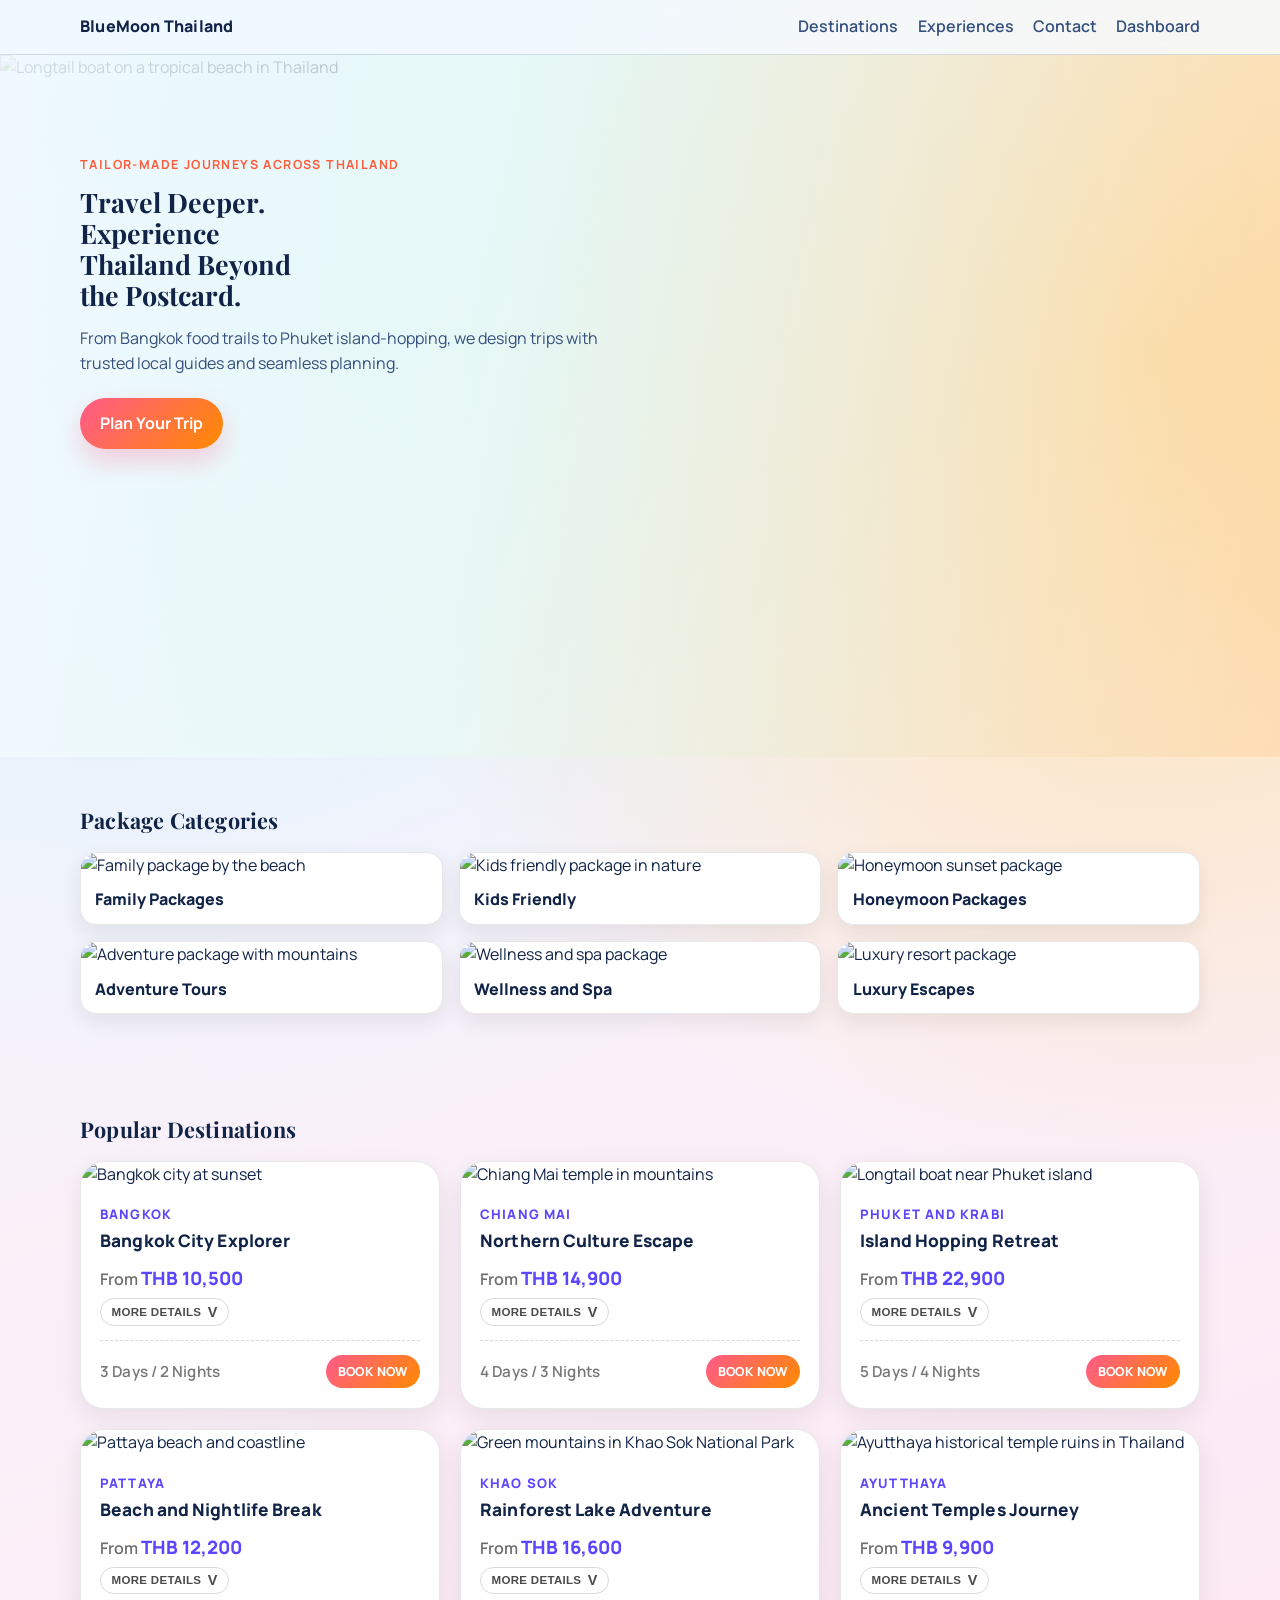
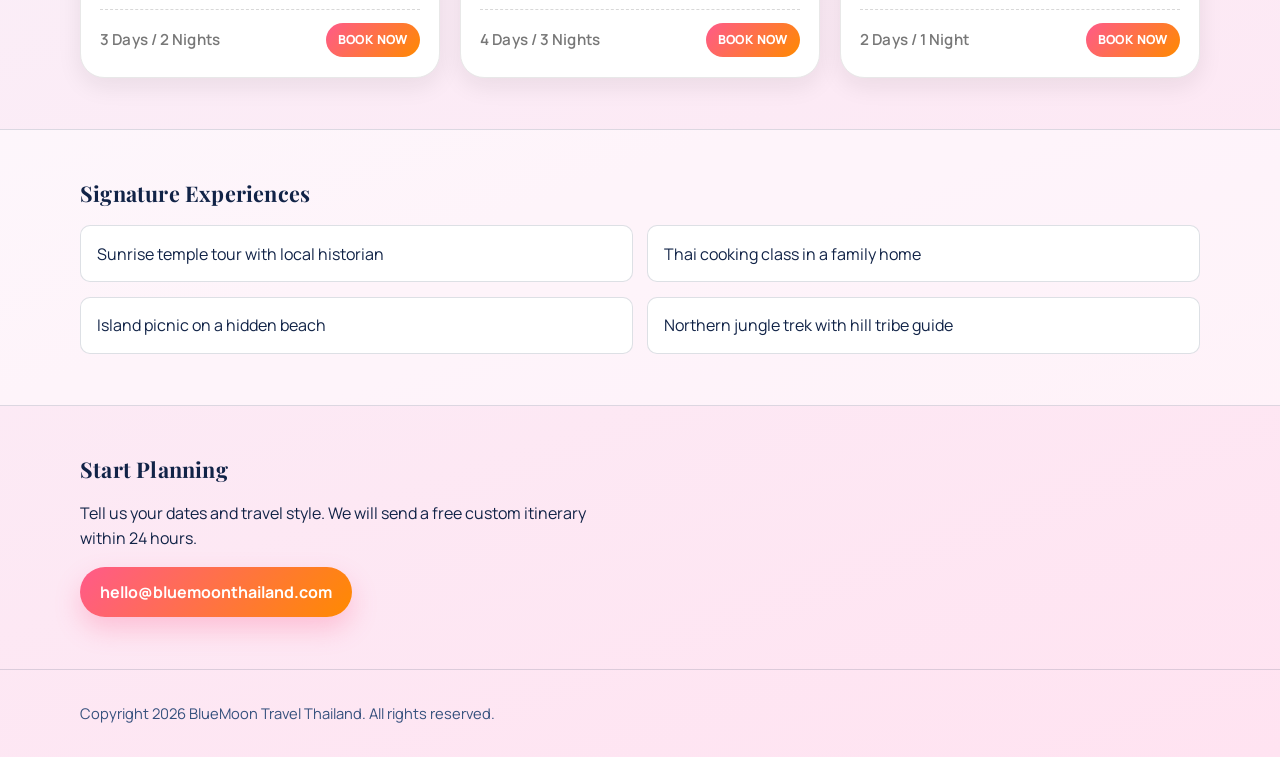
==== index.html @ e275ad17 "Add package categories section with image cards" ====
﻿<!doctype html>
<html lang="en">
<head>
  <meta charset="UTF-8">
  <meta name="viewport" content="width=device-width, initial-scale=1.0">
  <title>BlueMoon Travel Thailand</title>
  <meta name="description" content="Discover Thailand with curated island escapes, temple tours, and local experiences by BlueMoon Travel Thailand.">
  <link rel="preconnect" href="https://fonts.googleapis.com">
  <link rel="preconnect" href="https://fonts.gstatic.com" crossorigin>
  <link href="https://fonts.googleapis.com/css2?family=Manrope:wght@400;600;700;800&family=Playfair+Display:wght@600;700&display=swap" rel="stylesheet">
  <link rel="stylesheet" href="styles.css">
</head>
<body>
  <header class="site-header">
    <div class="container nav-wrap">
      <a href="#" class="brand">BlueMoon Thailand</a>
      <button class="menu-btn" aria-label="Open menu" aria-expanded="false">Menu</button>
      <nav class="main-nav">
        <a href="#destinations">Destinations</a>
        <a href="#experiences">Experiences</a>
        <a href="#contact">Contact</a>
        <a href="dashboard.html">Dashboard</a>
      </nav>
    </div>
  </header>

  <main>
    <section id="paymentSuccess" class="payment-success" hidden>
      <div class="container">
        <p>Thank you. Your payment was successful and your booking is confirmed.</p>
      </div>
    </section>

    <section class="hero">
      <img class="hero-image" src="https://images.unsplash.com/photo-1508009603885-50cf7c579365?auto=format&fit=crop&w=2000&q=80" alt="Longtail boat on a tropical beach in Thailand">
      <div class="hero-overlay"></div>
      <div class="container hero-grid">
        <div>
          <p class="eyebrow">Tailor-Made Journeys Across Thailand</p>
          <h1>Travel Deeper. Experience Thailand Beyond the Postcard.</h1>
          <p class="lead">From Bangkok food trails to Phuket island-hopping, we design trips with trusted local guides and seamless planning.</p>
          <a href="#contact" class="cta">Plan Your Trip</a>
        </div>
      </div>
    </section>

    <section id="categories" class="section">
      <div class="container">
        <h2 class="section-title">Package Categories</h2>
        <div class="category-grid">
          <article class="category-card">
            <img src="https://images.unsplash.com/photo-1507525428034-b723cf961d3e?auto=format&fit=crop&w=900&q=80" alt="Family package by the beach">
            <h3>Family Packages</h3>
          </article>
          <article class="category-card">
            <img src="https://images.unsplash.com/photo-1472396961693-142e6e269027?auto=format&fit=crop&w=900&q=80" alt="Kids friendly package in nature">
            <h3>Kids Friendly</h3>
          </article>
          <article class="category-card">
            <img src="https://images.unsplash.com/photo-1516589091380-5d8e87df6999?auto=format&fit=crop&w=900&q=80" alt="Honeymoon sunset package">
            <h3>Honeymoon Packages</h3>
          </article>
          <article class="category-card">
            <img src="https://images.unsplash.com/photo-1527631746610-bca00a040d60?auto=format&fit=crop&w=900&q=80" alt="Adventure package with mountains">
            <h3>Adventure Tours</h3>
          </article>
          <article class="category-card">
            <img src="https://images.unsplash.com/photo-1544161515-4ab6ce6db874?auto=format&fit=crop&w=900&q=80" alt="Wellness and spa package">
            <h3>Wellness and Spa</h3>
          </article>
          <article class="category-card">
            <img src="https://images.unsplash.com/photo-1566073771259-6a8506099945?auto=format&fit=crop&w=900&q=80" alt="Luxury resort package">
            <h3>Luxury Escapes</h3>
          </article>
        </div>
      </div>
    </section>

    <section id="destinations" class="section">
      <div class="container">
        <h2 class="section-title">Popular Destinations</h2>
        <div class="tour-cards">
          <article class="tour-card">
            <img src="https://images.unsplash.com/photo-1508009603885-50cf7c579365?auto=format&fit=crop&w=900&q=80" alt="Bangkok city at sunset">
            <div class="tour-body">
              <p class="tour-country">BANGKOK</p>
              <h3>Bangkok City Explorer</h3>
              <p class="tour-price">From <strong>THB 10,500</strong></p>
              <button class="details-toggle" type="button" aria-expanded="false" aria-label="Show package itinerary"><span>More Details</span><span class="chevron">v</span></button>
              <div class="tour-footer">
                <p class="tour-meta">3 Days / 2 Nights</p>
                <a class="book-btn" href="#">Book Now</a>
              </div>
              <div class="tour-details">
                <p>Day 1: City temple tour and street food walk.</p>
                <p>Day 2: Floating market and canal boat ride.</p>
                <p>Includes: hotel, airport transfer, local guide.</p>
              </div>
            </div>
          </article>

          <article class="tour-card">
            <img src="https://images.unsplash.com/photo-1598971861713-54ad16a7e72e?auto=format&fit=crop&w=900&q=80" alt="Chiang Mai temple in mountains">
            <div class="tour-body">
              <p class="tour-country">CHIANG MAI</p>
              <h3>Northern Culture Escape</h3>
              <p class="tour-price">From <strong>THB 14,900</strong></p>
              <button class="details-toggle" type="button" aria-expanded="false" aria-label="Show package itinerary"><span>More Details</span><span class="chevron">v</span></button>
              <div class="tour-footer">
                <p class="tour-meta">4 Days / 3 Nights</p>
                <a class="book-btn" href="#">Book Now</a>
              </div>
              <div class="tour-details">
                <p>Day 1: Old city temples and night bazaar.</p>
                <p>Day 2: Doi Suthep and cultural village.</p>
                <p>Includes: boutique stay, breakfast, transport.</p>
              </div>
            </div>
          </article>

          <article class="tour-card">
            <img src="https://images.unsplash.com/photo-1589394815804-964ed0be2eb5?auto=format&fit=crop&w=900&q=80" alt="Longtail boat near Phuket island">
            <div class="tour-body">
              <p class="tour-country">PHUKET AND KRABI</p>
              <h3>Island Hopping Retreat</h3>
              <p class="tour-price">From <strong>THB 22,900</strong></p>
              <button class="details-toggle" type="button" aria-expanded="false" aria-label="Show package itinerary"><span>More Details</span><span class="chevron">v</span></button>
              <div class="tour-footer">
                <p class="tour-meta">5 Days / 4 Nights</p>
                <a class="book-btn" href="#">Book Now</a>
              </div>
              <div class="tour-details">
                <p>Day 1-2: Phuket beach stay and sunset cruise.</p>
                <p>Day 3: Phi Phi island speedboat tour.</p>
                <p>Includes: hotel, island tickets, transfers.</p>
              </div>
            </div>
          </article>

          <article class="tour-card">
            <img src="https://images.unsplash.com/photo-1528181304800-259b08848526?auto=format&fit=crop&w=900&q=80" alt="Pattaya beach and coastline">
            <div class="tour-body">
              <p class="tour-country">PATTAYA</p>
              <h3>Beach and Nightlife Break</h3>
              <p class="tour-price">From <strong>THB 12,200</strong></p>
              <button class="details-toggle" type="button" aria-expanded="false" aria-label="Show package itinerary"><span>More Details</span><span class="chevron">v</span></button>
              <div class="tour-footer">
                <p class="tour-meta">3 Days / 2 Nights</p>
                <a class="book-btn" href="#">Book Now</a>
              </div>
              <div class="tour-details">
                <p>Day 1: Beach check-in and evening market.</p>
                <p>Day 2: Coral island day trip.</p>
                <p>Includes: hotel, breakfast, island transfer.</p>
              </div>
            </div>
          </article>

          <article class="tour-card">
            <img src="https://images.unsplash.com/photo-1469474968028-56623f02e42e?auto=format&fit=crop&w=900&q=80" alt="Green mountains in Khao Sok National Park">
            <div class="tour-body">
              <p class="tour-country">KHAO SOK</p>
              <h3>Rainforest Lake Adventure</h3>
              <p class="tour-price">From <strong>THB 16,600</strong></p>
              <button class="details-toggle" type="button" aria-expanded="false" aria-label="Show package itinerary"><span>More Details</span><span class="chevron">v</span></button>
              <div class="tour-footer">
                <p class="tour-meta">4 Days / 3 Nights</p>
                <a class="book-btn" href="#">Book Now</a>
              </div>
              <div class="tour-details">
                <p>Day 1: Lake rafting and cave temple visit.</p>
                <p>Day 2: Jungle safari and viewpoint trek.</p>
                <p>Includes: raft house stay, guide, meals.</p>
              </div>
            </div>
          </article>

          <article class="tour-card">
            <img src="https://images.unsplash.com/photo-1518509562904-e7ef99cdcc86?auto=format&fit=crop&w=900&q=80" alt="Ayutthaya historical temple ruins in Thailand">
            <div class="tour-body">
              <p class="tour-country">AYUTTHAYA</p>
              <h3>Ancient Temples Journey</h3>
              <p class="tour-price">From <strong>THB 9,900</strong></p>
              <button class="details-toggle" type="button" aria-expanded="false" aria-label="Show package itinerary"><span>More Details</span><span class="chevron">v</span></button>
              <div class="tour-footer">
                <p class="tour-meta">2 Days / 1 Night</p>
                <a class="book-btn" href="#">Book Now</a>
              </div>
              <div class="tour-details">
                <p>Day 1: Temple ruins and river sunset cruise.</p>
                <p>Day 2: Historical park cycling tour.</p>
                <p>Includes: hotel, guide, entrance tickets.</p>
              </div>
            </div>
          </article>
        </div>
      </div>
    </section>

    <section id="experiences" class="section section-soft">
      <div class="container">
        <h2 class="section-title">Signature Experiences</h2>
        <div class="feature-grid">
          <div class="feature">Sunrise temple tour with local historian</div>
          <div class="feature">Thai cooking class in a family home</div>
          <div class="feature">Island picnic on a hidden beach</div>
          <div class="feature">Northern jungle trek with hill tribe guide</div>
        </div>
      </div>
    </section>

    <section id="contact" class="section">
      <div class="container contact">
        <h2 class="section-title">Start Planning</h2>
        <p>Tell us your dates and travel style. We will send a free custom itinerary within 24 hours.</p>
        <a class="cta" href="mailto:hello@bluemoonthailand.com">hello@bluemoonthailand.com</a>
      </div>
    </section>
  </main>

  <footer class="site-footer">
    <div class="container">
      <p>Copyright 2026 BlueMoon Travel Thailand. All rights reserved.</p>
    </div>
  </footer>

  <div class="booking-modal" id="bookingModal" aria-hidden="true">
    <div class="booking-dialog">
      <button class="modal-close" type="button" aria-label="Close booking form">x</button>
      <h3>Book Your Package</h3>
      <p class="selected-package">Package: <strong id="selectedPackageName">-</strong></p>
      <form id="bookingForm">
        <label for="guestName">Name</label>
        <input id="guestName" name="name" type="text" required>

        <label for="guestEmail">Email</label>
        <input id="guestEmail" name="email" type="email" required>

        <label for="guestPersons">Number of Persons</label>
        <input id="guestPersons" name="persons" type="number" min="1" required>

        <label for="travelDate">Date</label>
        <input id="travelDate" name="date" type="date" required>

        <button type="submit" class="submit-booking">Submit</button>
      </form>
    </div>
  </div>

  <script src="script.js"></script>
</body>
</html>
---- styles.css ----
:root {
  --bg: #f5fbff;
  --bg-strong: #ffe3f1;
  --ink: #112347;
  --ink-soft: #35507d;
  --accent: #ff5a8a;
  --accent-deep: #ff7a00;
  --card: #ffffff;
  --line: rgba(17, 35, 71, 0.14);
}

* {
  box-sizing: border-box;
}

body {
  margin: 0;
  font-family: "Manrope", sans-serif;
  color: var(--ink);
  background:
    radial-gradient(circle at 10% 5%, #d5f1ff 0%, transparent 42%),
    radial-gradient(circle at 90% 15%, #ffe0a8 0%, transparent 36%),
    linear-gradient(160deg, var(--bg) 0%, var(--bg-strong) 100%);
  line-height: 1.55;
  font-size: 16px;
  -webkit-font-smoothing: antialiased;
  text-rendering: optimizeLegibility;
}

.container {
  width: min(1120px, 92%);
  margin: 0 auto;
}

.site-header {
  position: sticky;
  top: 0;
  backdrop-filter: blur(8px);
  background: rgba(245, 251, 255, 0.8);
  border-bottom: 1px solid var(--line);
  z-index: 10;
}

.nav-wrap {
  display: flex;
  justify-content: space-between;
  align-items: center;
  padding: 0.9rem 0;
}

.brand {
  text-decoration: none;
  color: var(--ink);
  font-weight: 800;
  letter-spacing: 0.2px;
}

.main-nav {
  display: flex;
  gap: 1.2rem;
}

.main-nav a {
  text-decoration: none;
  color: var(--ink-soft);
  font-weight: 600;
}

.menu-btn {
  display: none;
  border: 1px solid var(--line);
  background: #fff;
  color: var(--ink);
  border-radius: 999px;
  padding: 0.45rem 0.9rem;
  font-weight: 700;
}

.hero {
  position: relative;
  padding: 5.5rem 0 4rem;
  min-height: 78vh;
  overflow: hidden;
}

.hero-image {
  position: absolute;
  inset: 0;
  width: 100%;
  height: 100%;
  object-fit: cover;
  object-position: center;
}

.hero-overlay {
  position: absolute;
  inset: 0;
  background: linear-gradient(
    100deg,
    rgba(243, 250, 255, 0.86) 0%,
    rgba(231, 250, 245, 0.72) 38%,
    rgba(255, 206, 143, 0.42) 100%
  );
}

.hero-grid {
  position: relative;
  z-index: 1;
  display: grid;
  grid-template-columns: 1.2fr 0.8fr;
  gap: 2rem;
  align-items: center;
}

.eyebrow {
  font-weight: 700;
  color: #ff5c3b;
  text-transform: uppercase;
  font-size: 0.78rem;
  letter-spacing: 1.4px;
}

h1,
h2,
h3 {
  margin: 0 0 0.7rem;
  font-family: "Playfair Display", serif;
  line-height: 1.15;
}

h1 {
  font-size: clamp(1.55rem, 2.1vw, 2.2rem);
  max-width: 14ch;
}

.lead {
  color: var(--ink-soft);
  max-width: 52ch;
  margin-bottom: 1.4rem;
}

.cta {
  display: inline-block;
  text-decoration: none;
  color: #fff;
  background: linear-gradient(130deg, #ff5a8a, #ff8a00);
  padding: 0.8rem 1.25rem;
  border-radius: 999px;
  font-weight: 700;
  box-shadow: 0 12px 26px rgba(255, 90, 138, 0.28);
}

.hero-card {
  background: var(--card);
  border: 1px solid var(--line);
  border-radius: 18px;
  padding: 1.4rem;
  box-shadow: 0 18px 42px rgba(29, 42, 68, 0.09);
}

.hero-card ul {
  margin: 0.8rem 0 0;
  padding-left: 1.1rem;
}

.section {
  padding: 3.2rem 0;
}

.section-soft {
  background: rgba(255, 255, 255, 0.48);
  border-top: 1px solid var(--line);
  border-bottom: 1px solid var(--line);
}

.section-title {
  font-size: clamp(1.35rem, 1.6vw, 1.7rem);
  font-weight: 700;
  letter-spacing: 0.2px;
  margin-bottom: 1.2rem;
}

.category-grid {
  display: grid;
  grid-template-columns: repeat(3, minmax(0, 1fr));
  gap: 1rem;
}

.category-card {
  background: #fff;
  border: 1px solid #e8e8e8;
  border-radius: 16px;
  overflow: hidden;
  box-shadow: 0 8px 20px rgba(20, 23, 31, 0.08);
}

.category-card img {
  width: 100%;
  height: 170px;
  object-fit: cover;
}

.category-card h3 {
  margin: 0;
  padding: 0.8rem 0.9rem 0.9rem;
  font-family: "Manrope", sans-serif;
  font-size: 1rem;
  font-weight: 800;
  line-height: 1.2;
}

.tour-cards {
  display: grid;
  grid-template-columns: repeat(3, minmax(0, 1fr));
  gap: 1.25rem;
}

.tour-card {
  background: #fff;
  border: 1px solid #e8e8e8;
  border-radius: 24px;
  overflow: hidden;
  box-shadow: 0 8px 24px rgba(20, 23, 31, 0.08);
}

.tour-card img {
  width: 100%;
  height: 220px;
  object-fit: cover;
}

.tour-body {
  padding: 1.1rem 1.2rem 1.25rem;
}

.tour-country {
  margin: 0 0 0.35rem;
  font-size: 0.82rem;
  letter-spacing: 1.1px;
  font-weight: 800;
  text-transform: uppercase;
  color: #5b46ff;
}

.tour-card h3 {
  font-family: "Manrope", sans-serif;
  font-size: clamp(1.08rem, 1.2vw, 1.28rem);
  font-weight: 800;
  line-height: 1.22;
  letter-spacing: 0.1px;
  margin: 0 0 1rem;
}

.tour-price {
  margin: 0;
  font-size: 1rem;
  line-height: 1.25;
  font-weight: 600;
  color: #6e6e6e;
}

.tour-price strong {
  color: #5b46ff;
  font-size: 1.15em;
  font-weight: 800;
}

.details-toggle {
  margin: 0.5rem 0 0;
  padding: 0.35rem 0.65rem;
  border: 1px solid #d9d9d9;
  background: #fff;
  border-radius: 999px;
  color: #4b4b4b;
  font-size: 0.72rem;
  font-weight: 700;
  letter-spacing: 0.3px;
  text-transform: uppercase;
  display: inline-flex;
  align-items: center;
  gap: 0.4rem;
  cursor: pointer;
}

.details-toggle .chevron {
  font-size: 0.9rem;
  line-height: 1;
}

.tour-meta {
  margin: 0;
  color: #777;
  font-size: 0.95rem;
  font-weight: 600;
  letter-spacing: 0.1px;
}

.tour-footer {
  margin-top: 0.9rem;
  padding-top: 0.85rem;
  border-top: 1px dashed #d8d8d8;
  display: flex;
  align-items: center;
  justify-content: space-between;
  gap: 0.8rem;
}

.book-btn {
  text-decoration: none;
  background: linear-gradient(130deg, #ff5a8a, #ff8a00);
  color: #fff;
  font-size: 0.78rem;
  font-weight: 800;
  letter-spacing: 0.4px;
  text-transform: uppercase;
  padding: 0.45rem 0.75rem;
  border-radius: 999px;
  white-space: nowrap;
}

.booking-modal {
  position: fixed;
  inset: 0;
  background: rgba(15, 21, 33, 0.56);
  display: none;
  align-items: center;
  justify-content: center;
  z-index: 1000;
  padding: 1rem;
}

.booking-modal.open {
  display: flex;
}

.booking-dialog {
  width: min(460px, 100%);
  background: #fff;
  border-radius: 16px;
  padding: 1.2rem;
  position: relative;
}

.booking-dialog h3 {
  font-family: "Playfair Display", serif;
  margin: 0 0 0.45rem;
}

.selected-package {
  margin: 0 0 0.9rem;
  color: #4b4b4b;
  font-size: 0.92rem;
}

.booking-dialog form {
  display: grid;
  gap: 0.45rem;
}

.booking-dialog label {
  font-size: 0.86rem;
  font-weight: 700;
  color: #34435f;
}

.booking-dialog input {
  border: 1px solid #d6dce6;
  border-radius: 10px;
  padding: 0.65rem 0.75rem;
  font-size: 0.95rem;
  margin-bottom: 0.5rem;
}

.submit-booking {
  border: none;
  background: linear-gradient(130deg, #ff5a8a, #ff8a00);
  color: #fff;
  border-radius: 10px;
  padding: 0.75rem 1rem;
  font-weight: 800;
  cursor: pointer;
}

.modal-close {
  position: absolute;
  top: 0.5rem;
  right: 0.75rem;
  border: none;
  background: transparent;
  font-size: 1.4rem;
  line-height: 1;
  cursor: pointer;
  color: #76829a;
}

.tour-details {
  display: none;
  margin-top: 0.75rem;
  padding-top: 0.75rem;
  border-top: 1px solid #ececec;
}

.tour-details p {
  margin: 0 0 0.35rem;
  color: #666;
  font-size: 0.85rem;
}

.tour-card.open .tour-details {
  display: block;
}

.tour-card.open .details-toggle .chevron {
  transform: rotate(180deg);
}

.feature-grid {
  display: grid;
  grid-template-columns: repeat(2, minmax(0, 1fr));
  gap: 0.9rem;
}

.feature {
  border: 1px solid var(--line);
  background: #fff;
  padding: 0.95rem 1rem;
  border-radius: 10px;
}

.contact p {
  max-width: 52ch;
}

.site-footer {
  border-top: 1px solid var(--line);
  padding: 1.1rem 0;
  color: var(--ink-soft);
  font-size: 0.92rem;
}

.payment-success {
  background: #e9fff2;
  border-bottom: 1px solid #bceccc;
}

.payment-success p {
  margin: 0;
  padding: 0.8rem 0;
  color: #0f6a39;
  font-weight: 700;
}

.dashboard-grid {
  display: grid;
  grid-template-columns: repeat(3, minmax(0, 1fr));
  gap: 1rem;
  margin: 1rem 0 2rem;
}

.metric-card {
  background: #fff;
  border: 1px solid #e3e8f2;
  border-radius: 14px;
  padding: 1rem;
}

.metric-card p {
  margin: 0;
  color: #6a7489;
  font-weight: 600;
  font-size: 0.9rem;
}

.metric-card h2 {
  margin: 0.3rem 0 0;
  font-family: "Manrope", sans-serif;
  font-size: 1.35rem;
  font-weight: 800;
}

.table-wrap {
  background: #fff;
  border: 1px solid #e3e8f2;
  border-radius: 14px;
  padding: 1rem;
}

.table-scroll {
  overflow-x: auto;
}

.booking-table {
  width: 100%;
  border-collapse: collapse;
  min-width: 880px;
}

.booking-table th,
.booking-table td {
  text-align: left;
  padding: 0.65rem 0.55rem;
  border-bottom: 1px solid #edf1f7;
  font-size: 0.87rem;
}

.booking-table th {
  color: #42547a;
  font-weight: 700;
  white-space: nowrap;
}

.booking-table td {
  color: #2c3a57;
}

@media (max-width: 860px) {
  .menu-btn {
    display: inline-block;
  }

  .main-nav {
    position: absolute;
    top: 64px;
    right: 4%;
    background: #fff;
    border: 1px solid var(--line);
    border-radius: 12px;
    box-shadow: 0 16px 30px rgba(29, 42, 68, 0.12);
    padding: 0.7rem;
    flex-direction: column;
    min-width: 180px;
    display: none;
  }

  .main-nav.open {
    display: flex;
  }

  .hero-grid {
    grid-template-columns: 1fr;
  }

  .tour-cards,
  .category-grid,
  .feature-grid {
    grid-template-columns: 1fr;
  }

  .dashboard-grid {
    grid-template-columns: 1fr;
  }

  .tour-card h3 {
    font-size: 1.18rem;
  }

  .tour-price {
    font-size: 0.95rem;
  }
}
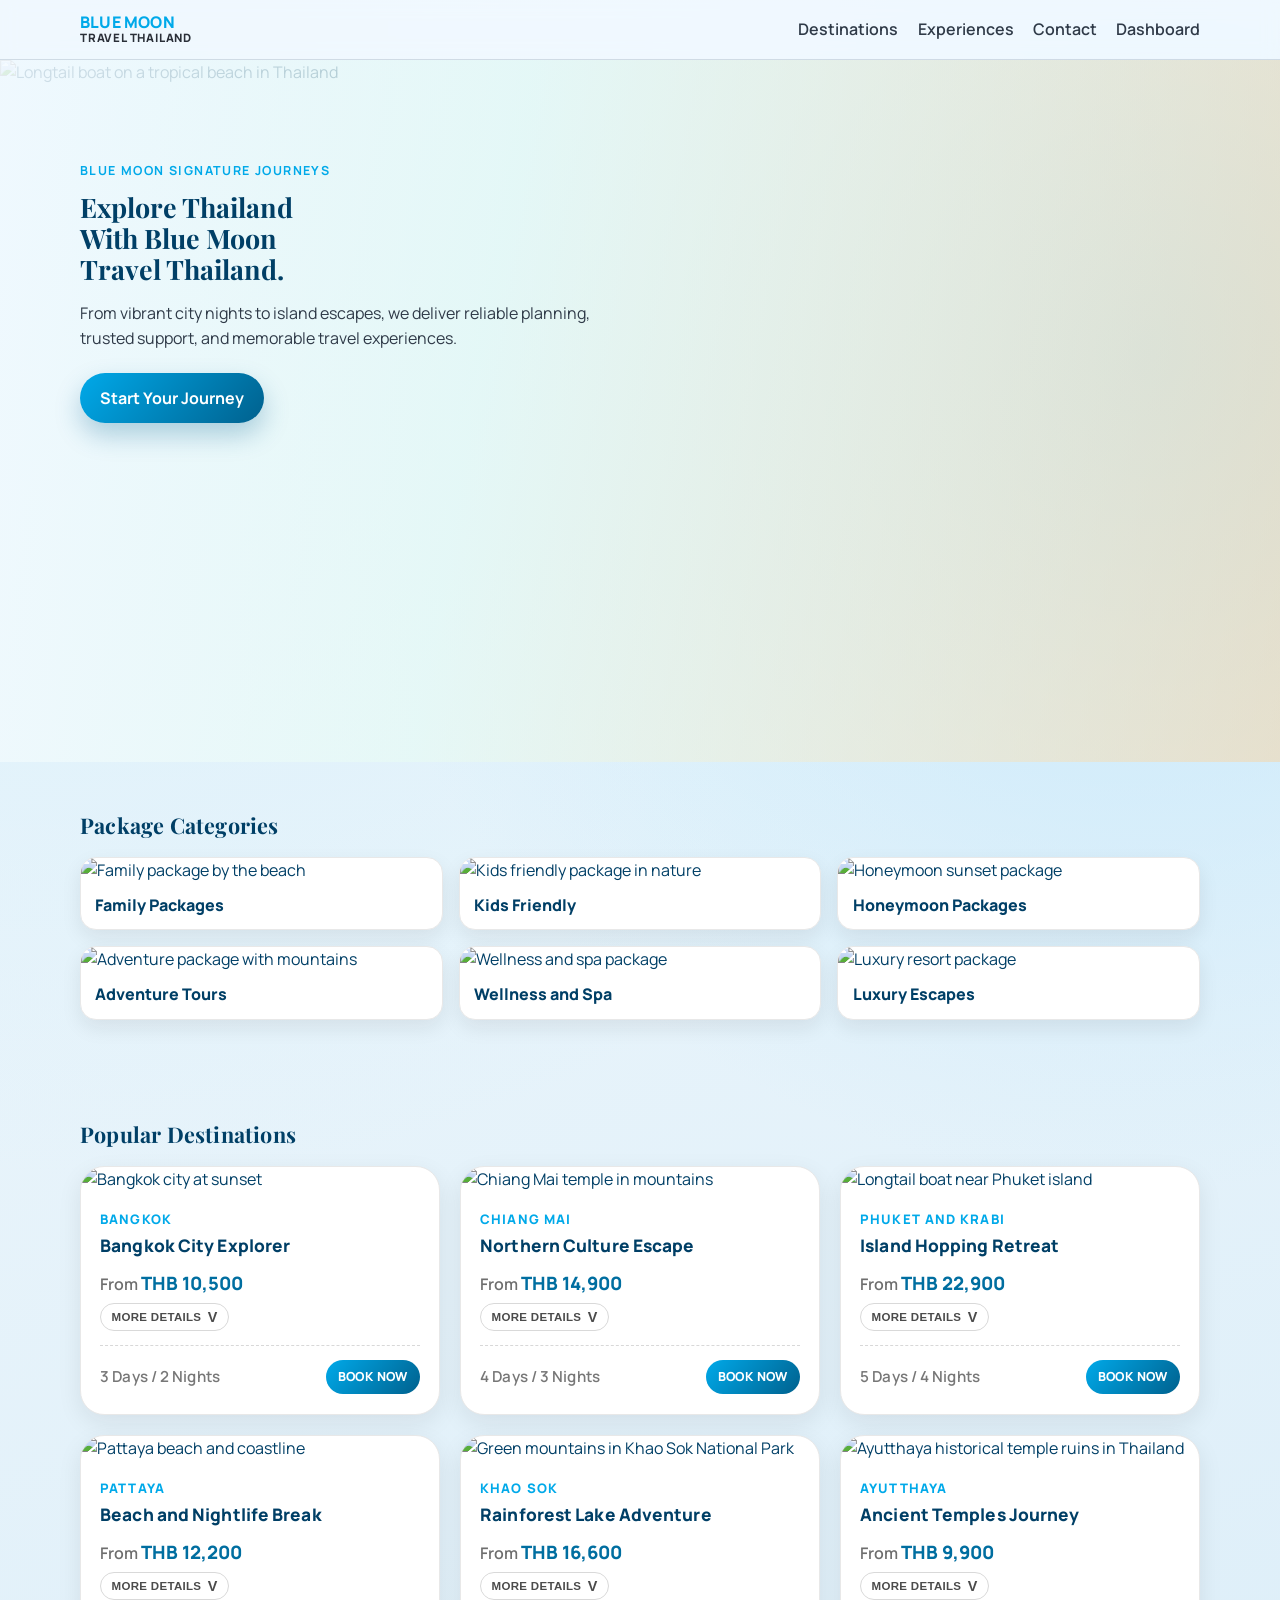
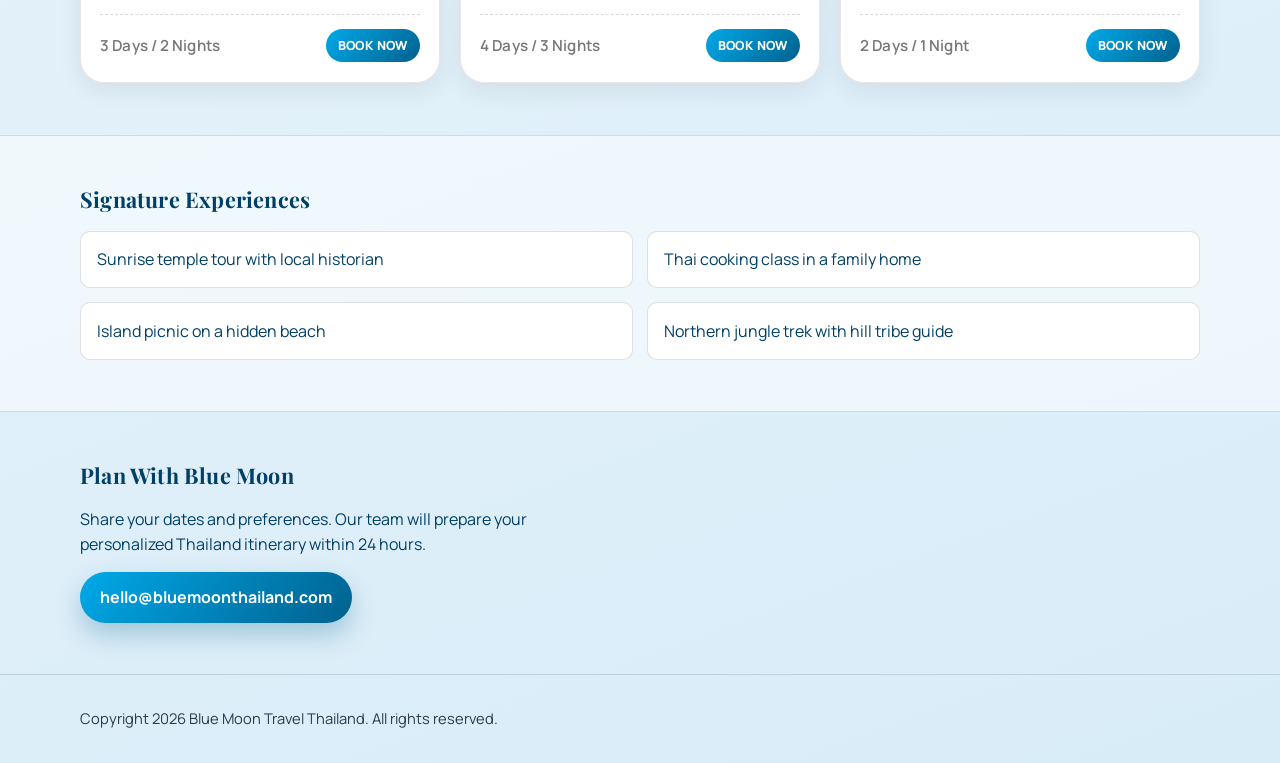
==== commit 1272d6ad: "Apply Blue Moon brand colors and wording across site and dashboard" ====
--- a/index.html
+++ b/index.html
@@ -3,8 +3,8 @@
 <head>
   <meta charset="UTF-8">
   <meta name="viewport" content="width=device-width, initial-scale=1.0">
-  <title>BlueMoon Travel Thailand</title>
-  <meta name="description" content="Discover Thailand with curated island escapes, temple tours, and local experiences by BlueMoon Travel Thailand.">
+  <title>Blue Moon Travel Thailand</title>
+  <meta name="description" content="Blue Moon Travel Thailand crafts premium journeys across Thailand with trusted local planning and seamless service.">
   <link rel="preconnect" href="https://fonts.googleapis.com">
   <link rel="preconnect" href="https://fonts.gstatic.com" crossorigin>
   <link href="https://fonts.googleapis.com/css2?family=Manrope:wght@400;600;700;800&family=Playfair+Display:wght@600;700&display=swap" rel="stylesheet">
@@ -13,7 +13,7 @@
 <body>
   <header class="site-header">
     <div class="container nav-wrap">
-      <a href="#" class="brand">BlueMoon Thailand</a>
+      <a href="#" class="brand">BLUE MOON <span>TRAVEL THAILAND</span></a>
       <button class="menu-btn" aria-label="Open menu" aria-expanded="false">Menu</button>
       <nav class="main-nav">
         <a href="#destinations">Destinations</a>
@@ -36,10 +36,10 @@
       <div class="hero-overlay"></div>
       <div class="container hero-grid">
         <div>
-          <p class="eyebrow">Tailor-Made Journeys Across Thailand</p>
-          <h1>Travel Deeper. Experience Thailand Beyond the Postcard.</h1>
-          <p class="lead">From Bangkok food trails to Phuket island-hopping, we design trips with trusted local guides and seamless planning.</p>
-          <a href="#contact" class="cta">Plan Your Trip</a>
+          <p class="eyebrow">BLUE MOON SIGNATURE JOURNEYS</p>
+          <h1>Explore Thailand With Blue Moon Travel Thailand.</h1>
+          <p class="lead">From vibrant city nights to island escapes, we deliver reliable planning, trusted support, and memorable travel experiences.</p>
+          <a href="#contact" class="cta">Start Your Journey</a>
         </div>
       </div>
     </section>
@@ -211,8 +211,8 @@
 
     <section id="contact" class="section">
       <div class="container contact">
-        <h2 class="section-title">Start Planning</h2>
-        <p>Tell us your dates and travel style. We will send a free custom itinerary within 24 hours.</p>
+        <h2 class="section-title">Plan With Blue Moon</h2>
+        <p>Share your dates and preferences. Our team will prepare your personalized Thailand itinerary within 24 hours.</p>
         <a class="cta" href="mailto:hello@bluemoonthailand.com">hello@bluemoonthailand.com</a>
       </div>
     </section>
@@ -220,7 +220,7 @@
 
   <footer class="site-footer">
     <div class="container">
-      <p>Copyright 2026 BlueMoon Travel Thailand. All rights reserved.</p>
+      <p>Copyright 2026 Blue Moon Travel Thailand. All rights reserved.</p>
     </div>
   </footer>
 
--- a/styles.css
+++ b/styles.css
@@ -1,10 +1,10 @@
 :root {
-  --bg: #f5fbff;
-  --bg-strong: #ffe3f1;
-  --ink: #112347;
-  --ink-soft: #35507d;
-  --accent: #ff5a8a;
-  --accent-deep: #ff7a00;
+  --bg: #f1f8fc;
+  --bg-strong: #d8ecf8;
+  --ink: #003f66;
+  --ink-soft: #2f3a48;
+  --accent: #00a9e9;
+  --accent-deep: #00618e;
   --card: #ffffff;
   --line: rgba(17, 35, 71, 0.14);
 }
@@ -18,8 +18,8 @@
   font-family: "Manrope", sans-serif;
   color: var(--ink);
   background:
-    radial-gradient(circle at 10% 5%, #d5f1ff 0%, transparent 42%),
-    radial-gradient(circle at 90% 15%, #ffe0a8 0%, transparent 36%),
+    radial-gradient(circle at 10% 5%, #d6effb 0%, transparent 42%),
+    radial-gradient(circle at 90% 15%, #c2e7fb 0%, transparent 36%),
     linear-gradient(160deg, var(--bg) 0%, var(--bg-strong) 100%);
   line-height: 1.55;
   font-size: 16px;
@@ -50,9 +50,17 @@
 
 .brand {
   text-decoration: none;
-  color: var(--ink);
+  color: #00a9e9;
   font-weight: 800;
   letter-spacing: 0.2px;
+  line-height: 1.1;
+}
+
+.brand span {
+  display: block;
+  color: #2a2f38;
+  font-size: 0.72rem;
+  letter-spacing: 0.8px;
 }
 
 .main-nav {
@@ -114,7 +122,7 @@
 
 .eyebrow {
   font-weight: 700;
-  color: #ff5c3b;
+  color: #00a9e9;
   text-transform: uppercase;
   font-size: 0.78rem;
   letter-spacing: 1.4px;
@@ -143,11 +151,11 @@
   display: inline-block;
   text-decoration: none;
   color: #fff;
-  background: linear-gradient(130deg, #ff5a8a, #ff8a00);
+  background: linear-gradient(130deg, #00a9e9, #00618e);
   padding: 0.8rem 1.25rem;
   border-radius: 999px;
   font-weight: 700;
-  box-shadow: 0 12px 26px rgba(255, 90, 138, 0.28);
+  box-shadow: 0 12px 26px rgba(0, 97, 142, 0.28);
 }
 
 .hero-card {
@@ -196,7 +204,8 @@
 
 .category-card img {
   width: 100%;
-  height: 170px;
+  aspect-ratio: 1 / 1;
+  height: auto;
   object-fit: cover;
 }
 
@@ -239,7 +248,7 @@
   letter-spacing: 1.1px;
   font-weight: 800;
   text-transform: uppercase;
-  color: #5b46ff;
+  color: #00a9e9;
 }
 
 .tour-card h3 {
@@ -260,7 +269,7 @@
 }
 
 .tour-price strong {
-  color: #5b46ff;
+  color: #006ea0;
   font-size: 1.15em;
   font-weight: 800;
 }
@@ -307,7 +316,7 @@
 
 .book-btn {
   text-decoration: none;
-  background: linear-gradient(130deg, #ff5a8a, #ff8a00);
+  background: linear-gradient(130deg, #00a9e9, #00618e);
   color: #fff;
   font-size: 0.78rem;
   font-weight: 800;
@@ -373,7 +382,7 @@
 
 .submit-booking {
   border: none;
-  background: linear-gradient(130deg, #ff5a8a, #ff8a00);
+  background: linear-gradient(130deg, #00a9e9, #00618e);
   color: #fff;
   border-radius: 10px;
   padding: 0.75rem 1rem;
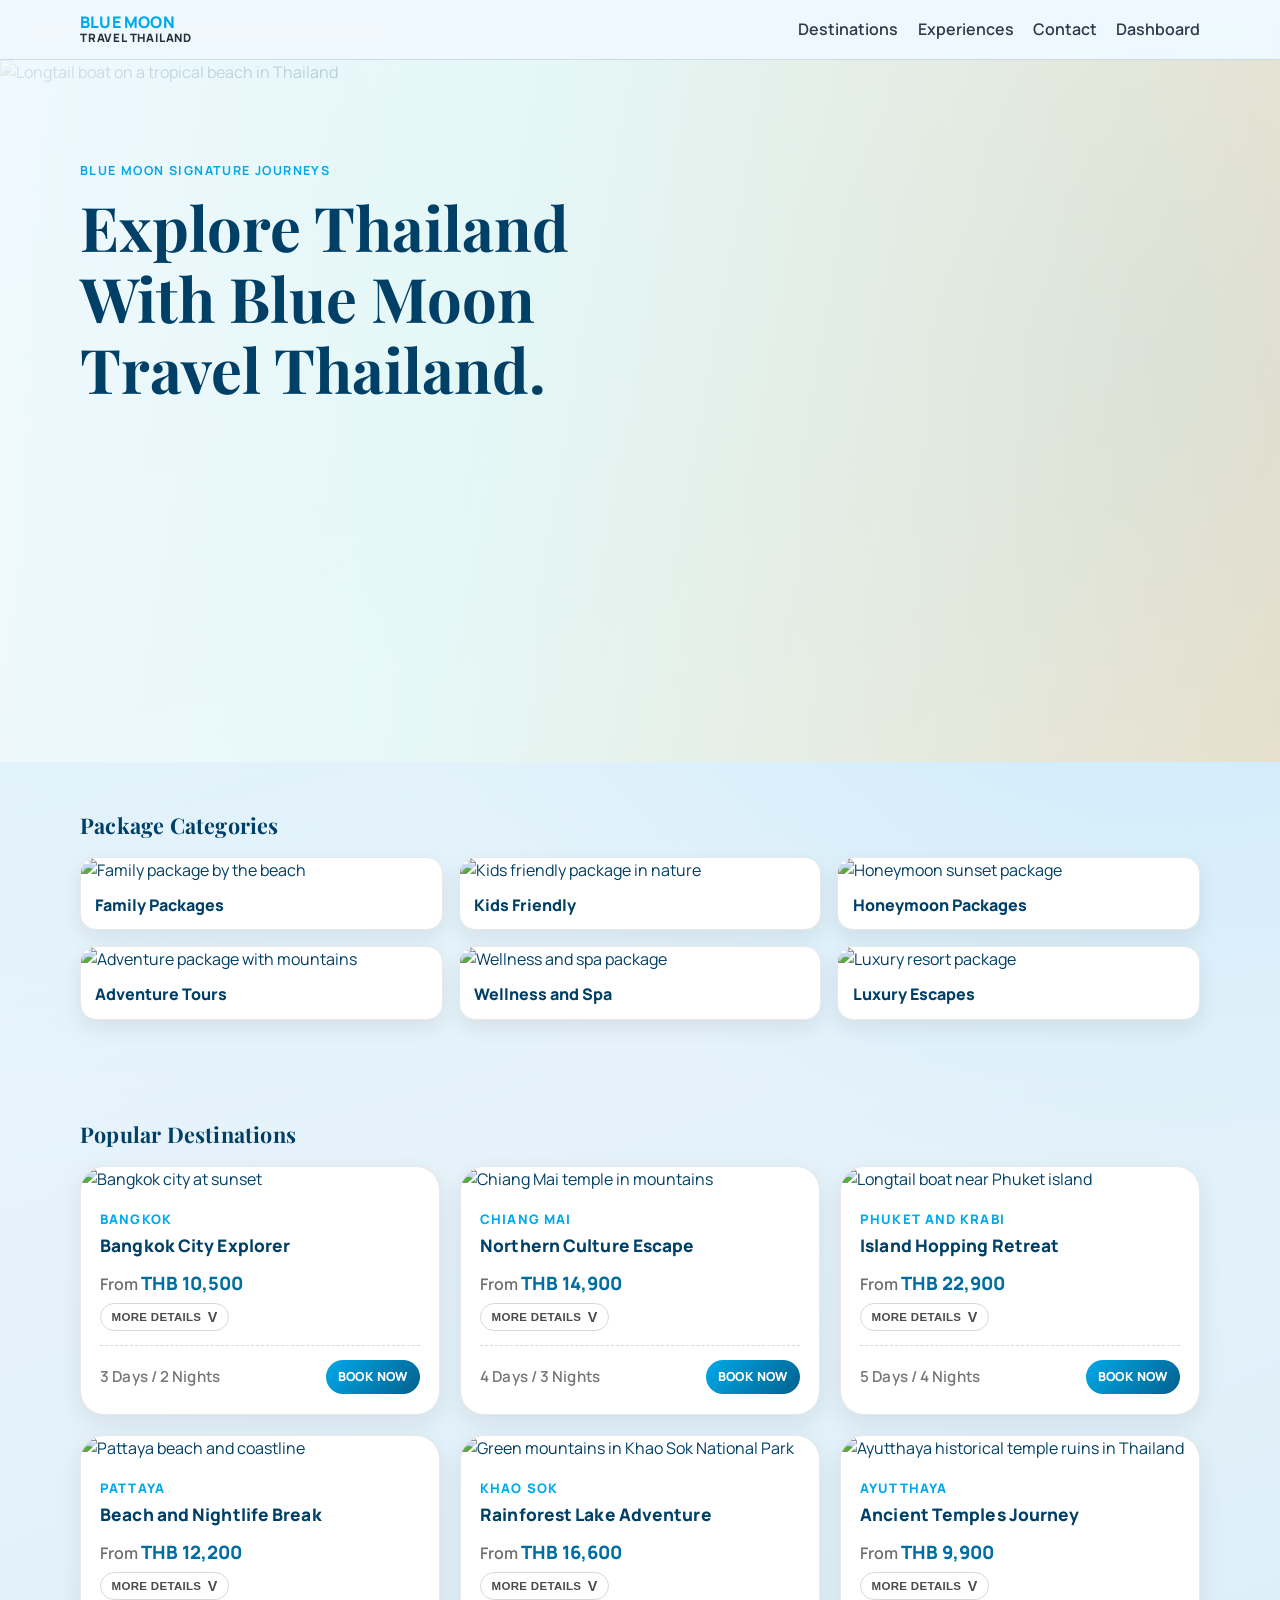
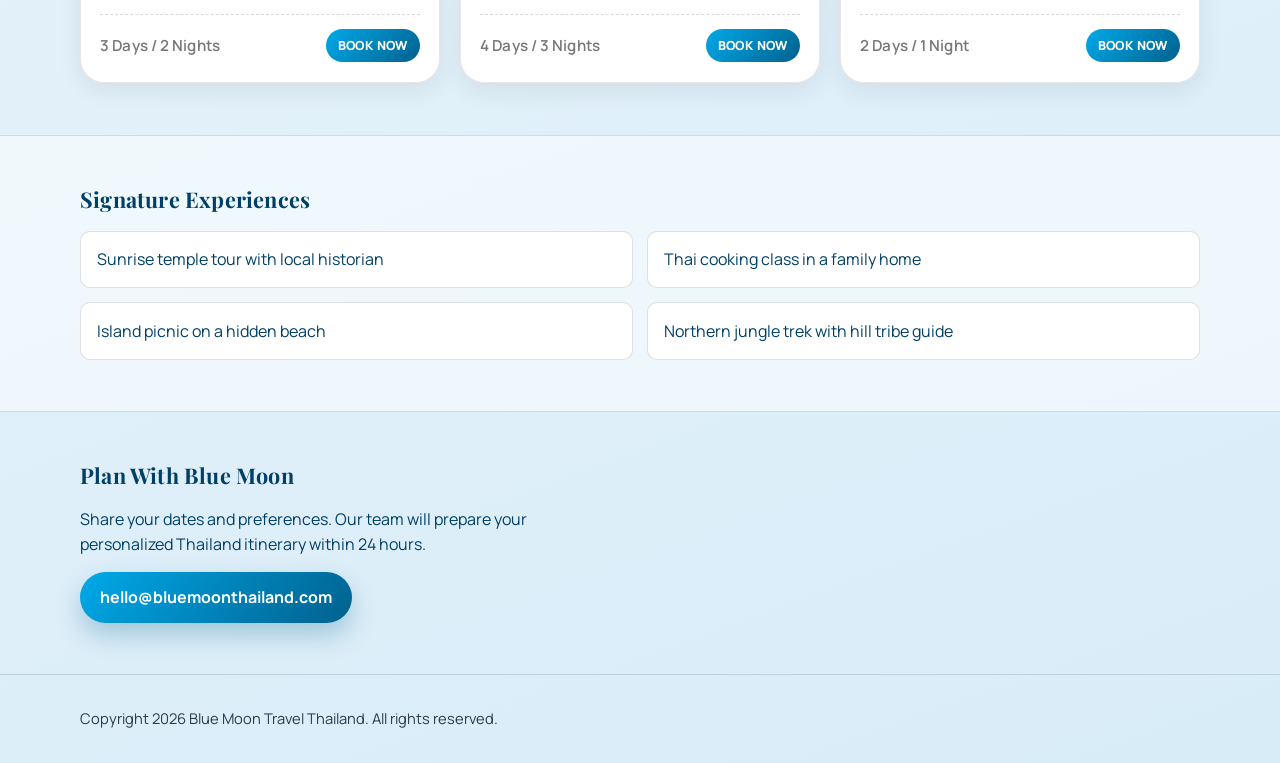
==== commit 6d3d1853: "Remove hero description and CTA button" ====
--- a/index.html
+++ b/index.html
@@ -38,8 +38,6 @@
         <div>
           <p class="eyebrow">BLUE MOON SIGNATURE JOURNEYS</p>
           <h1>Explore Thailand With Blue Moon Travel Thailand.</h1>
-          <p class="lead">From vibrant city nights to island escapes, we deliver reliable planning, trusted support, and memorable travel experiences.</p>
-          <a href="#contact" class="cta">Start Your Journey</a>
         </div>
       </div>
     </section>
--- a/styles.css
+++ b/styles.css
@@ -137,7 +137,7 @@
 }
 
 h1 {
-  font-size: clamp(1.55rem, 2.1vw, 2.2rem);
+  font-size: clamp(2.2rem, 4.8vw, 4rem);
   max-width: 14ch;
 }
 
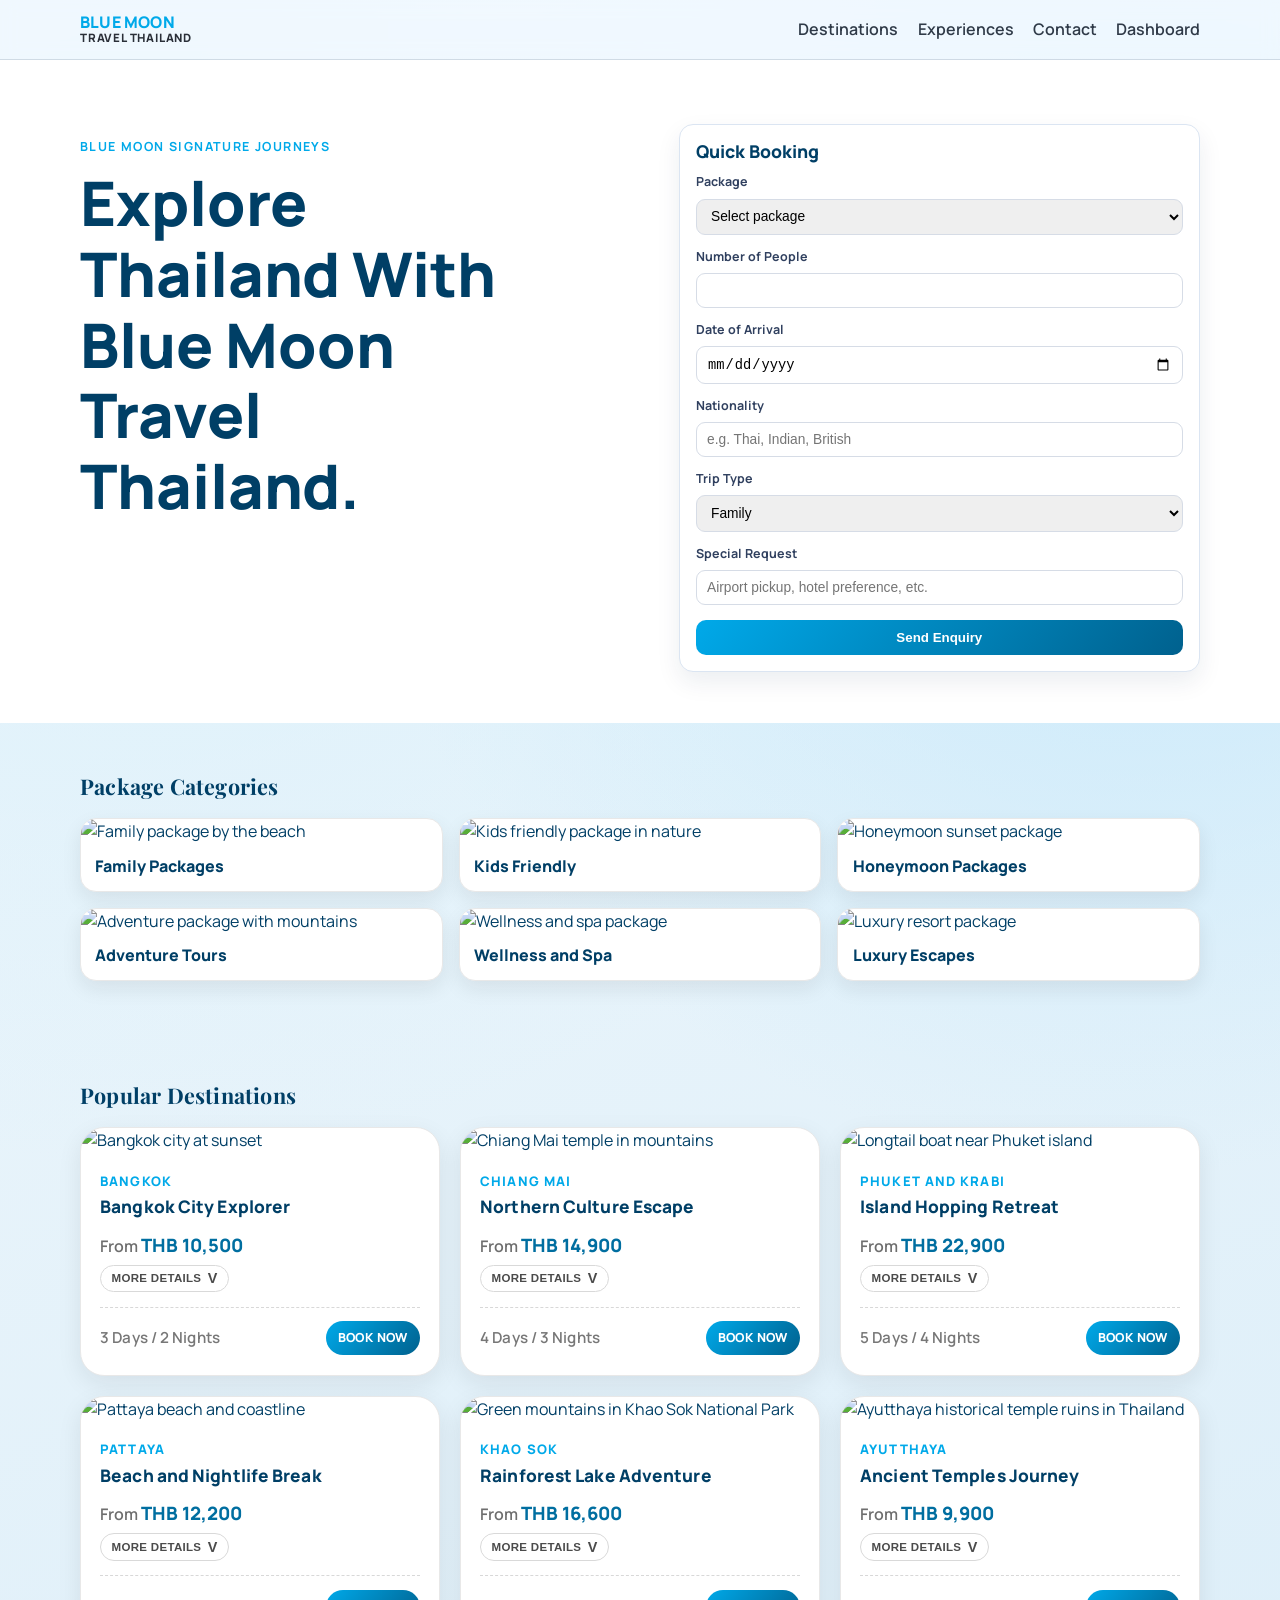
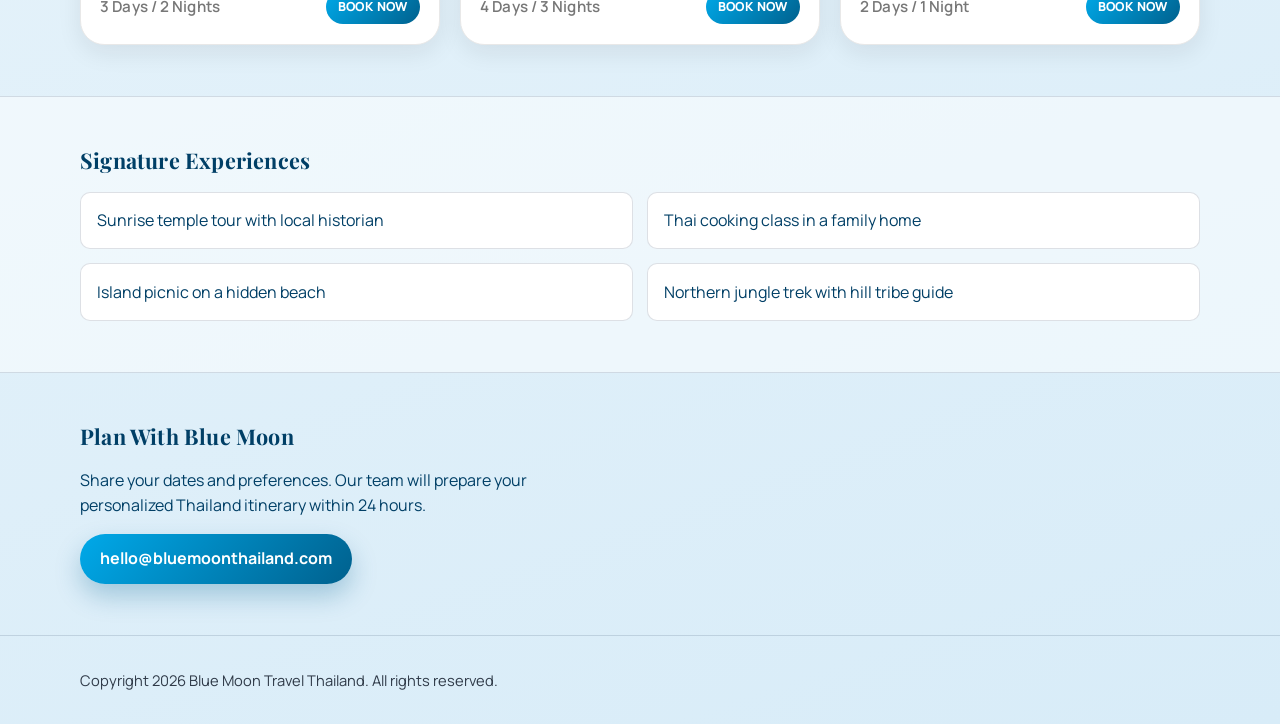
==== commit 77cfc56d: "Redesign hero with white background and right-side quick booking form" ====
--- a/index.html
+++ b/index.html
@@ -32,13 +32,45 @@
     </section>
 
     <section class="hero">
-      <img class="hero-image" src="https://images.unsplash.com/photo-1508009603885-50cf7c579365?auto=format&fit=crop&w=2000&q=80" alt="Longtail boat on a tropical beach in Thailand">
-      <div class="hero-overlay"></div>
       <div class="container hero-grid">
         <div>
           <p class="eyebrow">BLUE MOON SIGNATURE JOURNEYS</p>
           <h1>Explore Thailand With Blue Moon Travel Thailand.</h1>
         </div>
+        <aside class="hero-booking">
+          <h2>Quick Booking</h2>
+          <form class="hero-booking-form">
+            <label for="heroPackage">Package</label>
+            <select id="heroPackage" name="package" required>
+              <option value="">Select package</option>
+              <option>Bangkok City Explorer</option>
+              <option>Northern Culture Escape</option>
+              <option>Island Hopping Retreat</option>
+            </select>
+
+            <label for="heroPeople">Number of People</label>
+            <input id="heroPeople" name="people" type="number" min="1" required>
+
+            <label for="heroArrival">Date of Arrival</label>
+            <input id="heroArrival" name="arrival" type="date" required>
+
+            <label for="heroNationality">Nationality</label>
+            <input id="heroNationality" name="nationality" type="text" placeholder="e.g. Thai, Indian, British" required>
+
+            <label for="heroTripType">Trip Type</label>
+            <select id="heroTripType" name="tripType">
+              <option>Family</option>
+              <option>Honeymoon</option>
+              <option>Adventure</option>
+              <option>Luxury</option>
+            </select>
+
+            <label for="heroNotes">Special Request</label>
+            <input id="heroNotes" name="notes" type="text" placeholder="Airport pickup, hotel preference, etc.">
+
+            <button type="submit">Send Enquiry</button>
+          </form>
+        </aside>
       </div>
     </section>
 
--- a/styles.css
+++ b/styles.css
@@ -85,39 +85,16 @@
 }
 
 .hero {
-  position: relative;
-  padding: 5.5rem 0 4rem;
-  min-height: 78vh;
-  overflow: hidden;
-}
-
-.hero-image {
-  position: absolute;
-  inset: 0;
-  width: 100%;
-  height: 100%;
-  object-fit: cover;
-  object-position: center;
-}
-
-.hero-overlay {
-  position: absolute;
-  inset: 0;
-  background: linear-gradient(
-    100deg,
-    rgba(243, 250, 255, 0.86) 0%,
-    rgba(231, 250, 245, 0.72) 38%,
-    rgba(255, 206, 143, 0.42) 100%
-  );
+  background: #ffffff;
+  padding: 4rem 0 3.2rem;
+  min-height: 58vh;
 }
 
 .hero-grid {
-  position: relative;
-  z-index: 1;
-  display: grid;
-  grid-template-columns: 1.2fr 0.8fr;
-  gap: 2rem;
-  align-items: center;
+  display: grid;
+  grid-template-columns: 1.05fr 0.95fr;
+  gap: 1.4rem;
+  align-items: start;
 }
 
 .eyebrow {
@@ -137,8 +114,56 @@
 }
 
 h1 {
+  font-family: "Manrope", sans-serif;
+  font-weight: 800;
   font-size: clamp(2.2rem, 4.8vw, 4rem);
-  max-width: 14ch;
+  max-width: 11ch;
+}
+
+.hero-booking {
+  background: #fff;
+  border: 1px solid #dbe5f2;
+  border-radius: 14px;
+  padding: 1rem;
+  box-shadow: 0 10px 24px rgba(16, 35, 71, 0.08);
+}
+
+.hero-booking h2 {
+  margin: 0 0 0.7rem;
+  font-family: "Manrope", sans-serif;
+  font-size: 1.1rem;
+  font-weight: 800;
+}
+
+.hero-booking-form {
+  display: grid;
+  gap: 0.42rem;
+}
+
+.hero-booking-form label {
+  font-size: 0.78rem;
+  font-weight: 700;
+  color: #30405f;
+}
+
+.hero-booking-form input,
+.hero-booking-form select {
+  border: 1px solid #d6dce6;
+  border-radius: 9px;
+  padding: 0.55rem 0.65rem;
+  font-size: 0.86rem;
+  margin-bottom: 0.35rem;
+}
+
+.hero-booking-form button {
+  border: none;
+  background: linear-gradient(130deg, #00a9e9, #00618e);
+  color: #fff;
+  border-radius: 10px;
+  padding: 0.62rem 0.85rem;
+  font-weight: 800;
+  cursor: pointer;
+  margin-top: 0.2rem;
 }
 
 .lead {
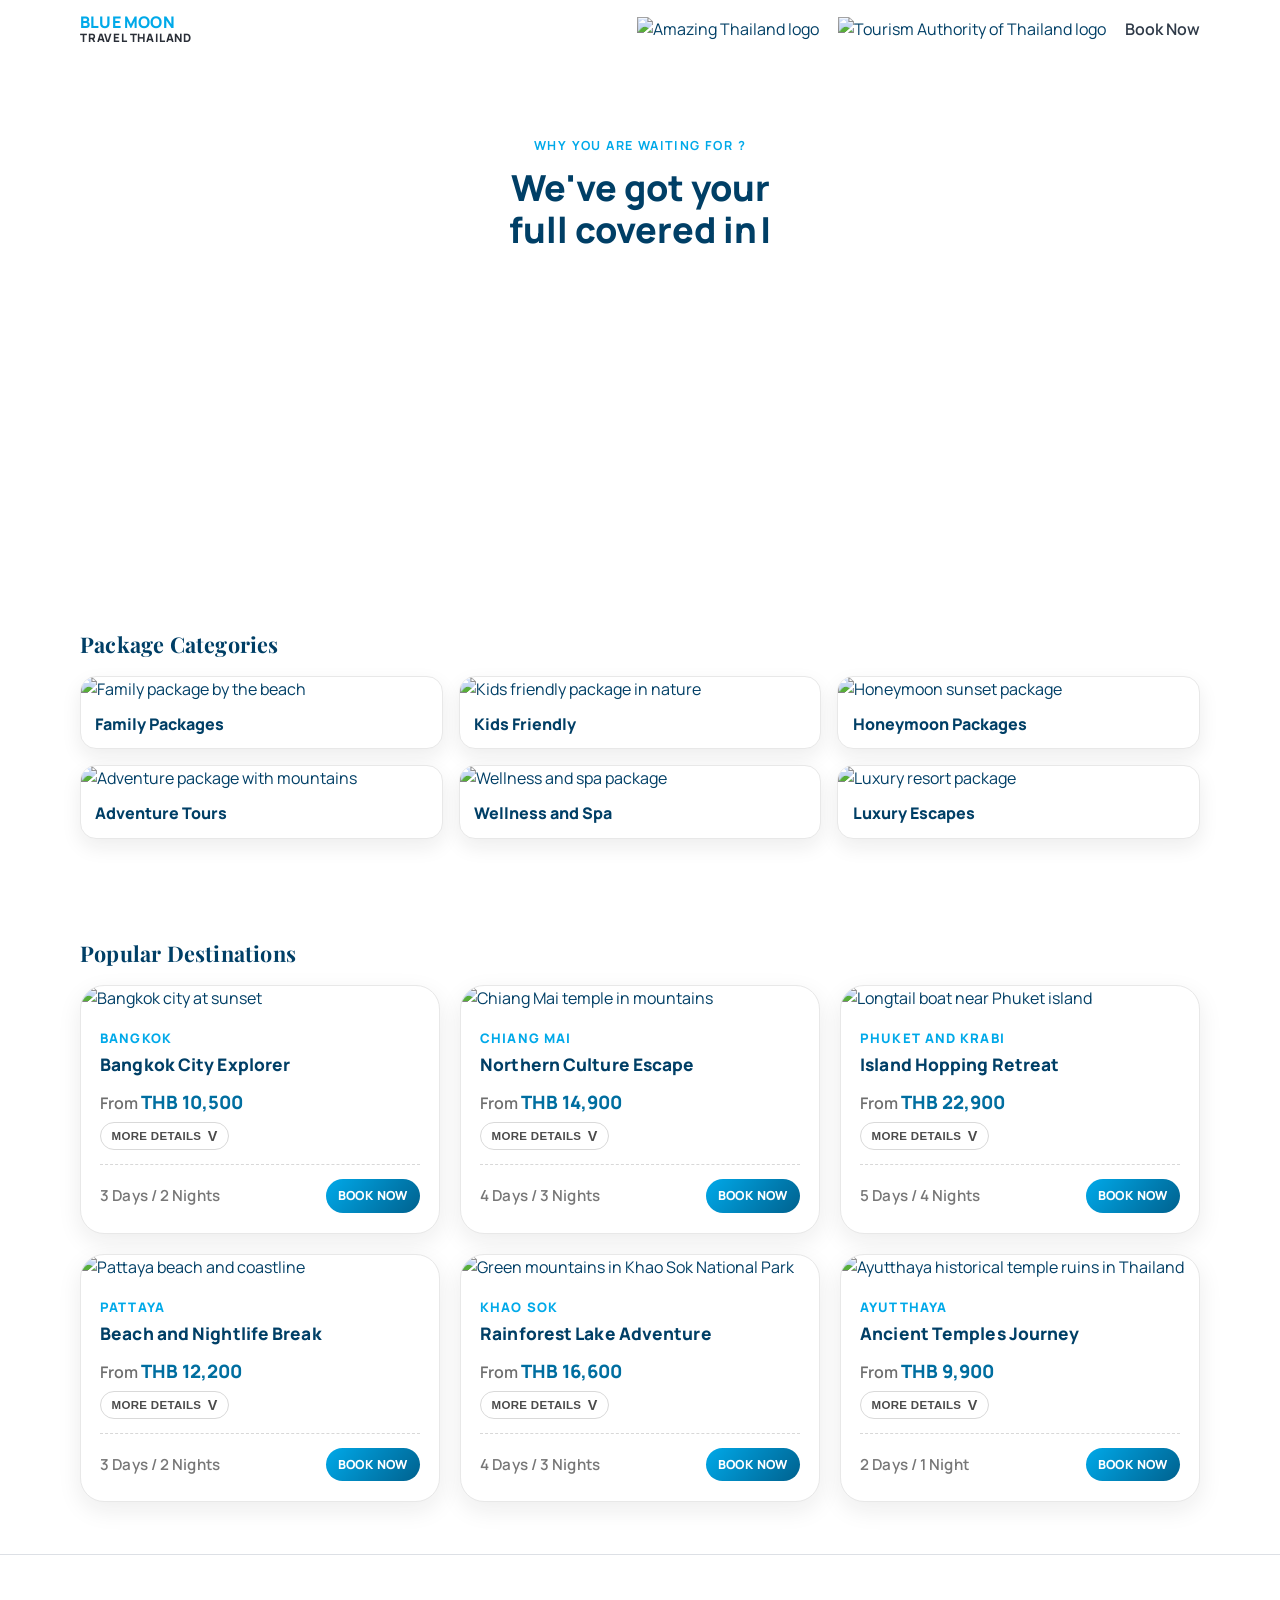
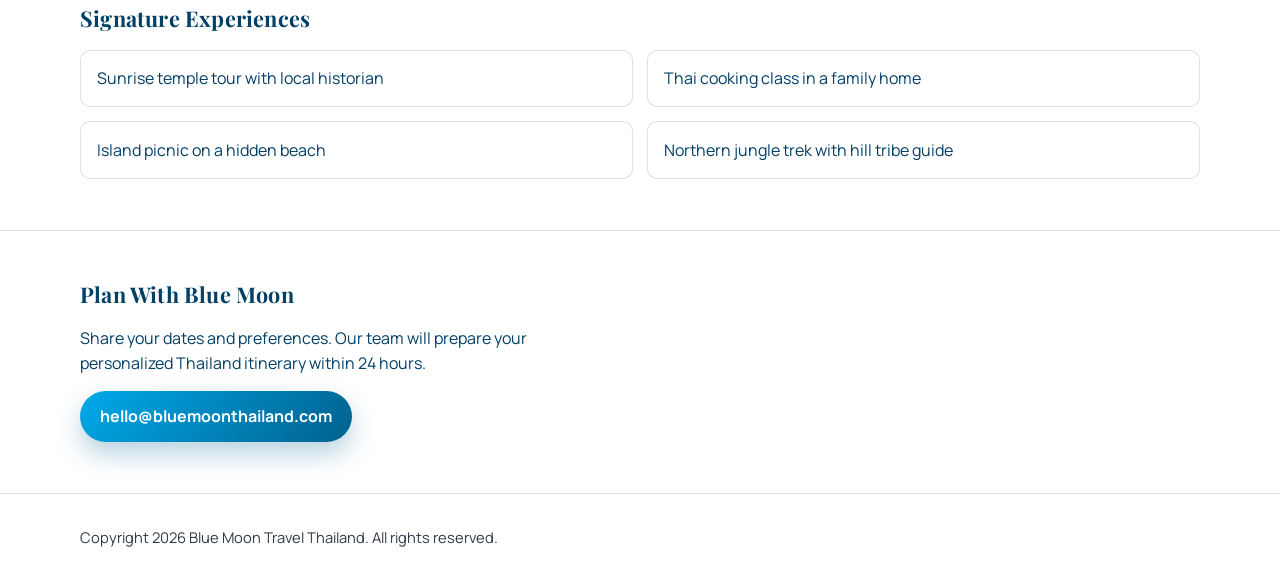
==== commit 172935ae: "Use hosted tourism logos in header and retire local logo assets" ====
--- a/index.html
+++ b/index.html
@@ -16,10 +16,9 @@
       <a href="#" class="brand">BLUE MOON <span>TRAVEL THAILAND</span></a>
       <button class="menu-btn" aria-label="Open menu" aria-expanded="false">Menu</button>
       <nav class="main-nav">
-        <a href="#destinations">Destinations</a>
-        <a href="#experiences">Experiences</a>
-        <a href="#contact">Contact</a>
-        <a href="dashboard.html">Dashboard</a>
+        <img class="gov-logo" src="https://upload.wikimedia.org/wikipedia/commons/4/4e/Amazing_Thailand_logo.svg" alt="Amazing Thailand logo">
+        <img class="gov-logo" src="https://upload.wikimedia.org/wikipedia/commons/5/5f/Tourism_Authority_of_Thailand_logo.svg" alt="Tourism Authority of Thailand logo">
+        <a class="header-book-btn" href="#destinations">Book Now</a>
       </nav>
     </div>
   </header>
@@ -34,43 +33,9 @@
     <section class="hero">
       <div class="container hero-grid">
         <div>
-          <p class="eyebrow">BLUE MOON SIGNATURE JOURNEYS</p>
-          <h1>Explore Thailand With Blue Moon Travel Thailand.</h1>
-        </div>
-        <aside class="hero-booking">
-          <h2>Quick Booking</h2>
-          <form class="hero-booking-form">
-            <label for="heroPackage">Package</label>
-            <select id="heroPackage" name="package" required>
-              <option value="">Select package</option>
-              <option>Bangkok City Explorer</option>
-              <option>Northern Culture Escape</option>
-              <option>Island Hopping Retreat</option>
-            </select>
-
-            <label for="heroPeople">Number of People</label>
-            <input id="heroPeople" name="people" type="number" min="1" required>
-
-            <label for="heroArrival">Date of Arrival</label>
-            <input id="heroArrival" name="arrival" type="date" required>
-
-            <label for="heroNationality">Nationality</label>
-            <input id="heroNationality" name="nationality" type="text" placeholder="e.g. Thai, Indian, British" required>
-
-            <label for="heroTripType">Trip Type</label>
-            <select id="heroTripType" name="tripType">
-              <option>Family</option>
-              <option>Honeymoon</option>
-              <option>Adventure</option>
-              <option>Luxury</option>
-            </select>
-
-            <label for="heroNotes">Special Request</label>
-            <input id="heroNotes" name="notes" type="text" placeholder="Airport pickup, hotel preference, etc.">
-
-            <button type="submit">Send Enquiry</button>
-          </form>
-        </aside>
+          <p class="eyebrow">WHY YOU ARE WAITING FOR ?</p>
+          <h1><span id="typingText"></span><span class="typing-cursor">|</span></h1>
+        </div>
       </div>
     </section>
 
--- a/styles.css
+++ b/styles.css
@@ -17,10 +17,7 @@
   margin: 0;
   font-family: "Manrope", sans-serif;
   color: var(--ink);
-  background:
-    radial-gradient(circle at 10% 5%, #d6effb 0%, transparent 42%),
-    radial-gradient(circle at 90% 15%, #c2e7fb 0%, transparent 36%),
-    linear-gradient(160deg, var(--bg) 0%, var(--bg-strong) 100%);
+  background: #ffffff;
   line-height: 1.55;
   font-size: 16px;
   -webkit-font-smoothing: antialiased;
@@ -36,8 +33,7 @@
   position: sticky;
   top: 0;
   backdrop-filter: blur(8px);
-  background: rgba(245, 251, 255, 0.8);
-  border-bottom: 1px solid var(--line);
+  background: #ffffff;
   z-index: 10;
 }
 
@@ -70,6 +66,7 @@
 
 .main-nav a {
   text-decoration: none;
+  font-family: "Manrope", sans-serif;
   color: var(--ink-soft);
   font-weight: 600;
 }
@@ -92,9 +89,11 @@
 
 .hero-grid {
   display: grid;
-  grid-template-columns: 1.05fr 0.95fr;
-  gap: 1.4rem;
+  grid-template-columns: 1fr;
+  gap: 0;
   align-items: start;
+  justify-items: center;
+  text-align: center;
 }
 
 .eyebrow {
@@ -116,54 +115,29 @@
 h1 {
   font-family: "Manrope", sans-serif;
   font-weight: 800;
-  font-size: clamp(2.2rem, 4.8vw, 4rem);
-  max-width: 11ch;
-}
-
-.hero-booking {
-  background: #fff;
-  border: 1px solid #dbe5f2;
-  border-radius: 14px;
-  padding: 1rem;
-  box-shadow: 0 10px 24px rgba(16, 35, 71, 0.08);
-}
-
-.hero-booking h2 {
-  margin: 0 0 0.7rem;
-  font-family: "Manrope", sans-serif;
-  font-size: 1.1rem;
-  font-weight: 800;
-}
-
-.hero-booking-form {
-  display: grid;
-  gap: 0.42rem;
-}
-
-.hero-booking-form label {
-  font-size: 0.78rem;
-  font-weight: 700;
-  color: #30405f;
-}
-
-.hero-booking-form input,
-.hero-booking-form select {
-  border: 1px solid #d6dce6;
-  border-radius: 9px;
-  padding: 0.55rem 0.65rem;
-  font-size: 0.86rem;
-  margin-bottom: 0.35rem;
-}
-
-.hero-booking-form button {
-  border: none;
-  background: linear-gradient(130deg, #00a9e9, #00618e);
-  color: #fff;
-  border-radius: 10px;
-  padding: 0.62rem 0.85rem;
-  font-weight: 800;
-  cursor: pointer;
-  margin-top: 0.2rem;
+  font-size: clamp(1.5rem, 2.8vw, 2.35rem);
+  max-width: 12ch;
+  min-height: 3.2em;
+}
+
+.typing-cursor {
+  display: inline-block;
+  margin-left: 0.08em;
+  animation: blink 1s step-end infinite;
+}
+
+.typing-primary {
+  color: #003f66;
+}
+
+.typing-alert {
+  color: #d83434;
+}
+
+@keyframes blink {
+  50% {
+    opacity: 0;
+  }
 }
 
 .lead {
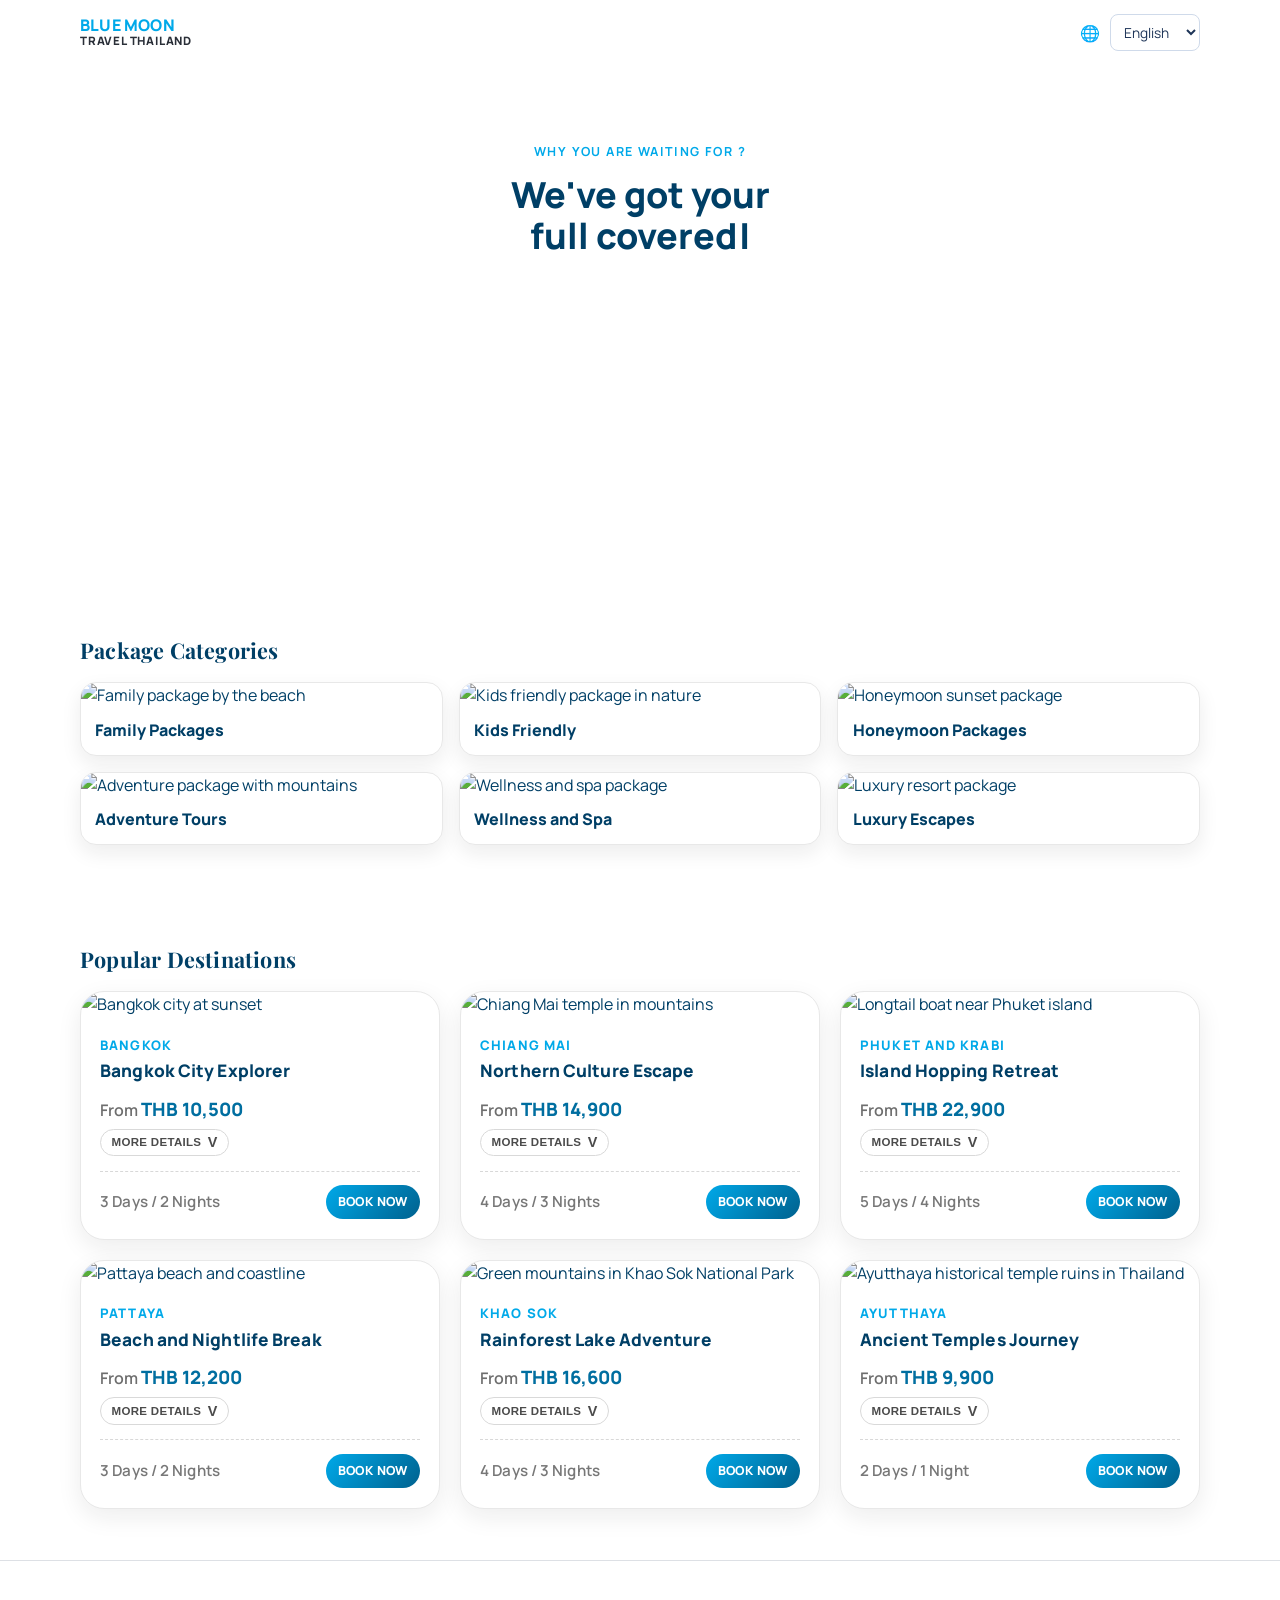
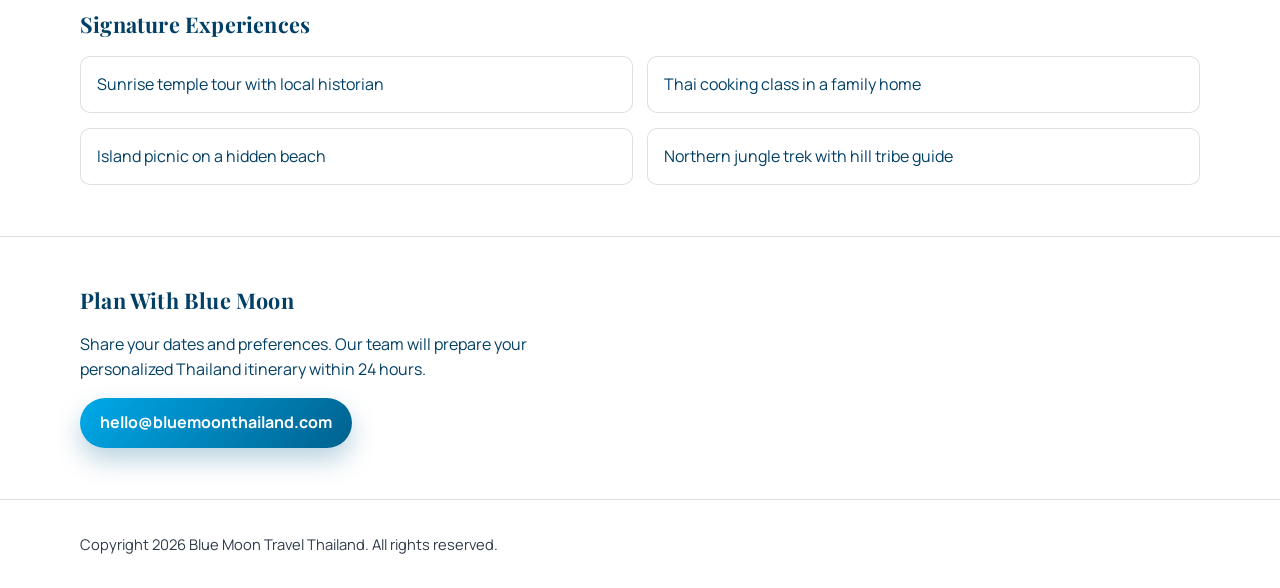
==== commit 2a54f950: "Add multilingual site translation with language selector icon and RTL support" ====
--- a/index.html
+++ b/index.html
@@ -16,9 +16,13 @@
       <a href="#" class="brand">BLUE MOON <span>TRAVEL THAILAND</span></a>
       <button class="menu-btn" aria-label="Open menu" aria-expanded="false">Menu</button>
       <nav class="main-nav">
-        <img class="gov-logo" src="https://upload.wikimedia.org/wikipedia/commons/4/4e/Amazing_Thailand_logo.svg" alt="Amazing Thailand logo">
-        <img class="gov-logo" src="https://upload.wikimedia.org/wikipedia/commons/5/5f/Tourism_Authority_of_Thailand_logo.svg" alt="Tourism Authority of Thailand logo">
-        <a class="header-book-btn" href="#destinations">Book Now</a>
+        <span class="lang-icon" aria-hidden="true">🌐</span>
+        <select id="languageSelect" class="lang-select" aria-label="Select language">
+          <option value="en">English</option>
+          <option value="th">Thai</option>
+          <option value="ar">Arabic</option>
+          <option value="ru">Russian</option>
+        </select>
       </nav>
     </div>
   </header>
--- a/styles.css
+++ b/styles.css
@@ -61,7 +61,9 @@
 
 .main-nav {
   display: flex;
-  gap: 1.2rem;
+  gap: 0.65rem;
+  margin-left: auto;
+  align-items: center;
 }
 
 .main-nav a {
@@ -69,6 +71,21 @@
   font-family: "Manrope", sans-serif;
   color: var(--ink-soft);
   font-weight: 600;
+}
+
+.lang-icon {
+  font-size: 1rem;
+  line-height: 1;
+}
+
+.lang-select {
+  border: 1px solid #cfdaea;
+  border-radius: 8px;
+  padding: 0.42rem 0.55rem;
+  font-family: "Manrope", sans-serif;
+  font-size: 0.86rem;
+  color: #1e3558;
+  background: #fff;
 }
 
 .menu-btn {
@@ -523,25 +540,12 @@
 
 @media (max-width: 860px) {
   .menu-btn {
-    display: inline-block;
+    display: none;
   }
 
   .main-nav {
-    position: absolute;
-    top: 64px;
-    right: 4%;
-    background: #fff;
-    border: 1px solid var(--line);
-    border-radius: 12px;
-    box-shadow: 0 16px 30px rgba(29, 42, 68, 0.12);
-    padding: 0.7rem;
-    flex-direction: column;
-    min-width: 180px;
-    display: none;
-  }
-
-  .main-nav.open {
     display: flex;
+    gap: 0.45rem;
   }
 
   .hero-grid {
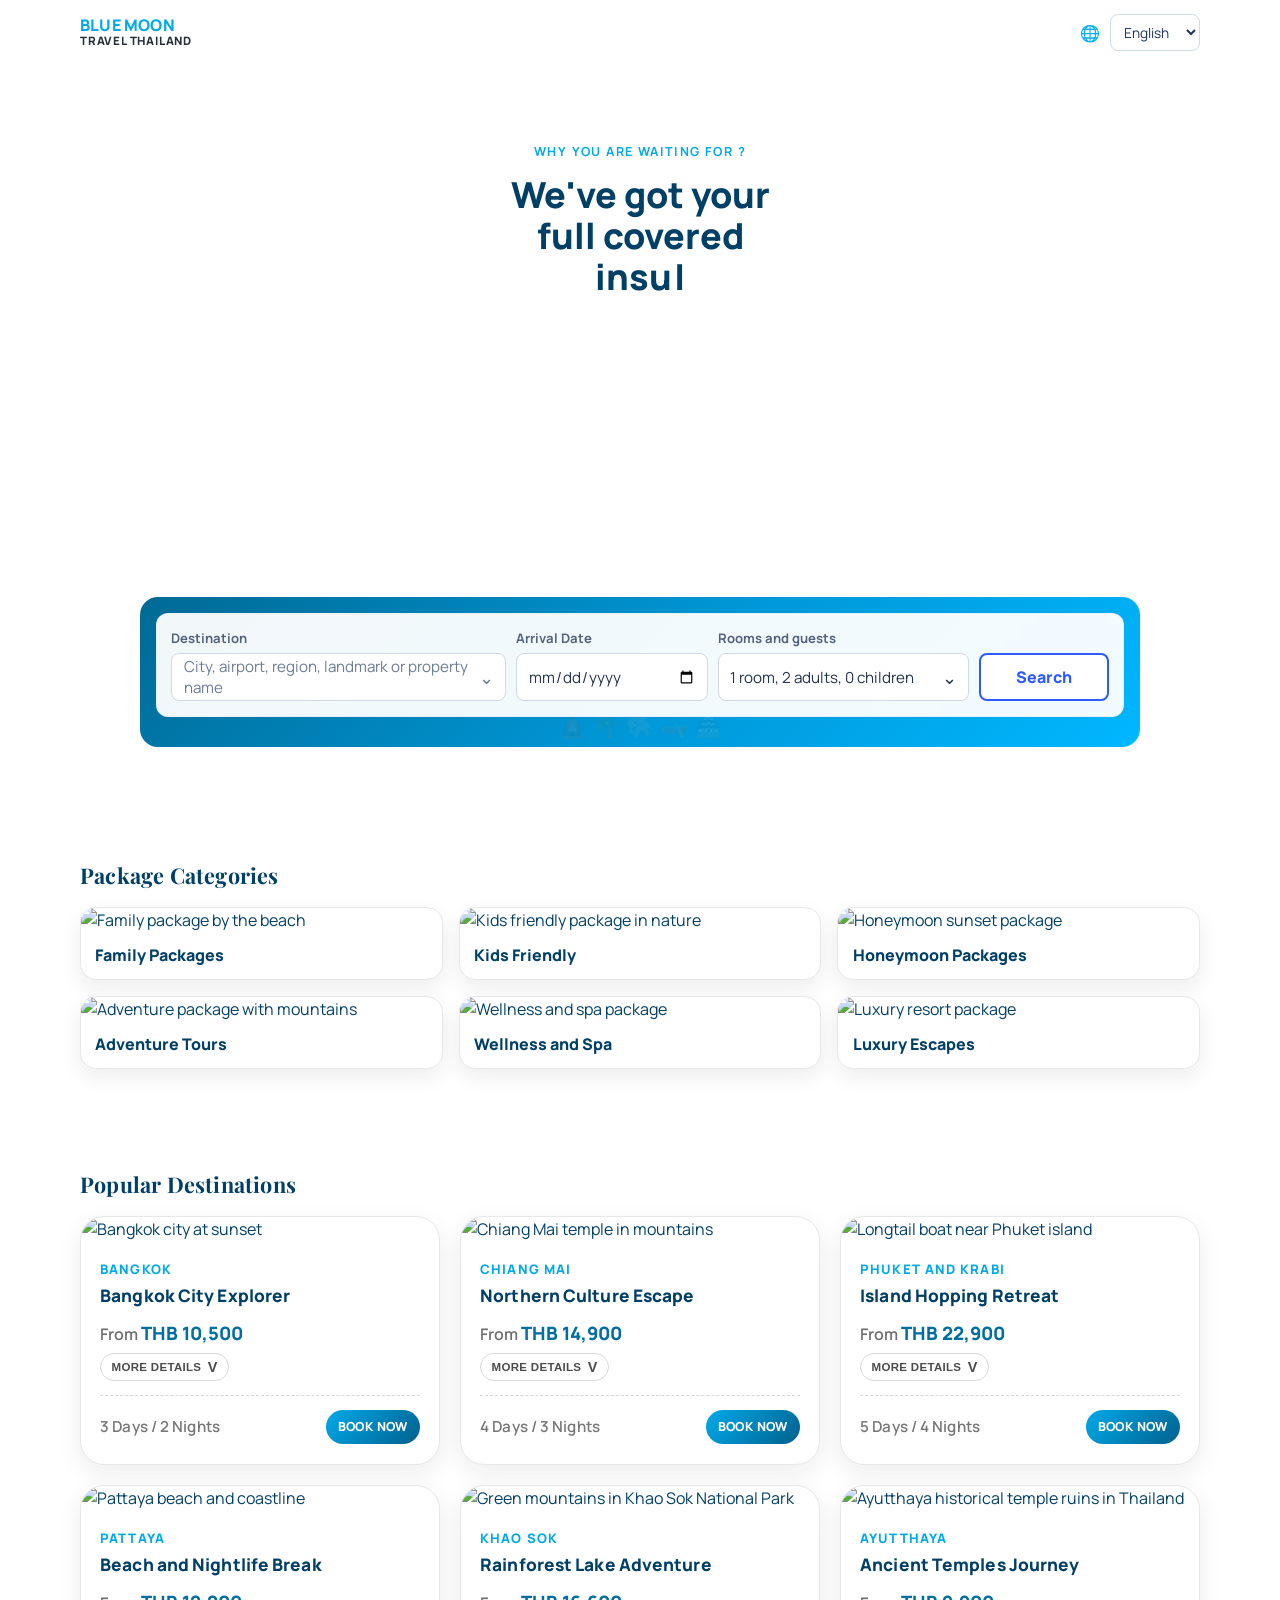
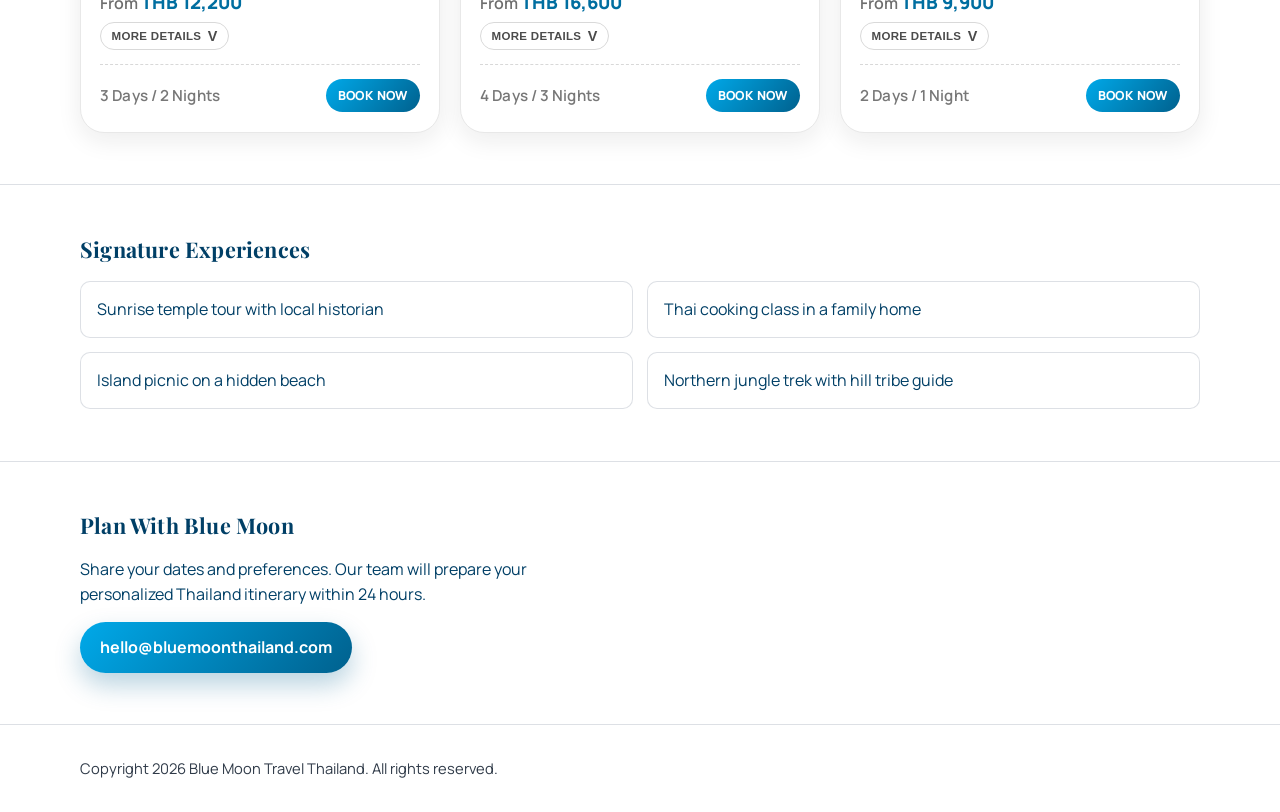
==== commit 1f8eeb47: "Refine booking banner with destination name dropdown and dynamic expansion" ====
--- a/index.html
+++ b/index.html
@@ -43,6 +43,82 @@
       </div>
     </section>
 
+    <section class="section booking-strip-section">
+      <div class="container">
+        <div class="promo-banner">
+          <form class="booking-strip" id="bookingStripForm">
+            <div class="booking-strip-item destination-item">
+              <label for="stripDestination">Destination</label>
+              <button type="button" id="stripDestinationBtn" class="destination-btn" aria-expanded="false">
+                <span id="stripDestinationLabel">City, airport, region, landmark or property name</span>
+                <span class="destination-arrow">⌄</span>
+              </button>
+              <input id="stripDestination" name="destination" type="hidden" required>
+              <div class="destination-dropdown" id="destinationDropdown" hidden>
+                <p class="destination-title">Places we cover</p>
+                <div class="destination-list">
+                  <button type="button" class="destination-option" data-place="Bangkok City">Bangkok City</button>
+                  <button type="button" class="destination-option" data-place="Bangkok and Pattaya">Bangkok and Pattaya</button>
+                  <button type="button" class="destination-option" data-place="Chiang Mai">Chiang Mai</button>
+                  <button type="button" class="destination-option" data-place="Phuket and Krabi">Phuket and Krabi</button>
+                </div>
+              </div>
+            </div>
+            <div class="booking-strip-item">
+              <label for="stripArrival">Arrival Date</label>
+              <input id="stripArrival" name="arrival" type="date" required>
+            </div>
+            <div class="booking-strip-item guests-item">
+              <label for="roomsGuestsBtn">Rooms and guests</label>
+              <button type="button" id="roomsGuestsBtn" class="guests-btn" aria-expanded="false">
+                <span id="roomsGuestsSummary">1 room, 2 adults, 0 children</span>
+                <span class="guests-arrow">⌄</span>
+              </button>
+              <div class="guests-dropdown" id="guestsDropdown" hidden>
+                <div class="guests-row">
+                  <div>
+                    <p>Rooms</p>
+                  </div>
+                  <div class="counter">
+                    <button type="button" class="counter-btn minus" data-target="rooms">−</button>
+                    <span id="roomsCount">1</span>
+                    <button type="button" class="counter-btn plus" data-target="rooms">+</button>
+                  </div>
+                </div>
+                <div class="guests-row">
+                  <div>
+                    <p>Adults <small>18+ yrs</small></p>
+                  </div>
+                  <div class="counter">
+                    <button type="button" class="counter-btn minus" data-target="adults">−</button>
+                    <span id="adultsCount">2</span>
+                    <button type="button" class="counter-btn plus" data-target="adults">+</button>
+                  </div>
+                </div>
+                <div class="guests-row">
+                  <div>
+                    <p>Children <small>0-17 yrs</small></p>
+                  </div>
+                  <div class="counter">
+                    <button type="button" class="counter-btn minus" data-target="children">−</button>
+                    <span id="childrenCount">0</span>
+                    <button type="button" class="counter-btn plus" data-target="children">+</button>
+                  </div>
+                </div>
+                <div class="guests-actions">
+                  <button type="button" id="guestsDone">Done</button>
+                </div>
+              </div>
+            </div>
+            <div class="booking-strip-item booking-strip-action">
+              <label>&nbsp;</label>
+              <button type="submit">Search</button>
+            </div>
+          </form>
+        </div>
+      </div>
+    </section>
+
     <section id="categories" class="section">
       <div class="container">
         <h2 class="section-title">Package Categories</h2>
--- a/styles.css
+++ b/styles.css
@@ -202,6 +202,296 @@
   font-weight: 700;
   letter-spacing: 0.2px;
   margin-bottom: 1.2rem;
+}
+
+.booking-strip-section {
+  padding-top: 0.6rem;
+}
+
+.promo-banner {
+  position: relative;
+  background: linear-gradient(135deg, #006a95 0%, #0098d8 55%, #00b7ff 100%);
+  border-radius: 18px;
+  padding: 1rem 1rem 1.9rem;
+  width: min(1000px, 100%);
+  margin: 0 auto 0.85rem;
+  overflow: visible;
+  transition: padding-bottom 0.2s ease;
+}
+
+.promo-banner.open {
+  padding-bottom: 15.5rem;
+}
+
+.promo-banner.open-destination {
+  padding-bottom: 18.8rem;
+}
+
+.promo-banner::before {
+  content: "🏯   🛕   🐘   🎭   🛺   🏮";
+  position: absolute;
+  inset: 0;
+  display: flex;
+  align-items: center;
+  justify-content: space-around;
+  font-size: 2rem;
+  letter-spacing: 1.4rem;
+  opacity: 0.11;
+  pointer-events: none;
+}
+
+.promo-banner::after {
+  content: "🛕   🌴   🐘   🛶   🏯";
+  position: absolute;
+  left: 0;
+  right: 0;
+  bottom: 0.25rem;
+  display: flex;
+  justify-content: space-evenly;
+  font-size: 1.45rem;
+  opacity: 0.09;
+  pointer-events: none;
+}
+
+.booking-strip {
+  position: relative;
+  z-index: 1;
+  width: 100%;
+  background: rgba(255, 255, 255, 0.95);
+  border-radius: 12px;
+  border: 1px solid rgba(229, 238, 247, 0.8);
+  padding: 0.9rem;
+  display: grid;
+  grid-template-columns: minmax(220px, 2fr) minmax(170px, 1.15fr) minmax(230px, 1.5fr) auto;
+  gap: 0.6rem;
+}
+
+.booking-strip-item {
+  display: grid;
+  gap: 0.3rem;
+}
+
+.booking-strip-item label {
+  font-size: 0.82rem;
+  font-weight: 700;
+  color: #53627c;
+}
+
+.booking-strip-item input,
+.booking-strip-item select {
+  width: 100%;
+  min-width: 0;
+  height: 48px;
+  border: 1px solid #d0d9e7;
+  background: #fff;
+  border-radius: 8px;
+  padding: 0.55rem 0.7rem;
+  font-family: "Manrope", sans-serif;
+  font-size: 0.95rem;
+  color: #24324c;
+}
+
+.destination-item {
+  position: relative;
+}
+
+.destination-btn {
+  height: 48px;
+  border: 1px solid #d0d9e7;
+  background: #fff;
+  border-radius: 8px;
+  padding: 0.55rem 0.7rem;
+  width: 100%;
+  font-family: "Manrope", sans-serif;
+  font-size: 0.95rem;
+  color: #6d7c95;
+  text-align: left;
+  display: flex;
+  align-items: center;
+  justify-content: space-between;
+  gap: 0.6rem;
+}
+
+.destination-arrow {
+  font-size: 1.1rem;
+  line-height: 1;
+}
+
+.destination-item .destination-btn[aria-expanded="true"] {
+  border-bottom-left-radius: 0;
+  border-bottom-right-radius: 0;
+}
+
+.destination-dropdown {
+  position: absolute;
+  top: 100%;
+  left: 0;
+  width: min(360px, 96vw);
+  background: #fff;
+  border: 1px solid #d8e0ee;
+  border-top: none;
+  border-radius: 0 0 12px 12px;
+  box-shadow: 0 14px 30px rgba(16, 35, 71, 0.14);
+  padding: 0.8rem;
+  z-index: 25;
+}
+
+.destination-title {
+  margin: 0 0 0.55rem;
+  color: #2f3f5f;
+  font-size: 0.87rem;
+  font-weight: 700;
+}
+
+.destination-list {
+  display: grid;
+  gap: 0.35rem;
+}
+
+.destination-option {
+  border: 1px solid #dbe3f0;
+  background: #fff;
+  border-radius: 8px;
+  padding: 0.45rem 0.55rem;
+  text-align: left;
+  font-family: "Manrope", sans-serif;
+  font-size: 0.84rem;
+  font-weight: 700;
+  color: #1f2f4b;
+  cursor: pointer;
+}
+
+.guests-item {
+  position: relative;
+}
+
+.guests-btn {
+  height: 48px;
+  border: 1px solid #d0d9e7;
+  background: #fff;
+  border-radius: 8px;
+  padding: 0.55rem 0.7rem;
+  width: 100%;
+  font-family: "Manrope", sans-serif;
+  font-size: 0.95rem;
+  color: #24324c;
+  text-align: left;
+  display: flex;
+  align-items: center;
+  justify-content: space-between;
+  gap: 0.6rem;
+}
+
+.guests-arrow {
+  font-size: 1.1rem;
+  line-height: 1;
+}
+
+.guests-item .guests-btn[aria-expanded="true"] {
+  border-bottom-left-radius: 0;
+  border-bottom-right-radius: 0;
+}
+
+.guests-dropdown {
+  position: absolute;
+  top: 100%;
+  left: 0;
+  width: 100%;
+  min-width: 320px;
+  max-width: min(92vw, 420px);
+  background: #fff;
+  border: 1px solid #d8e0ee;
+  border-top: none;
+  border-radius: 0 0 12px 12px;
+  box-shadow: 0 14px 30px rgba(16, 35, 71, 0.14);
+  padding: 0.8rem;
+  z-index: 25;
+}
+
+.guests-row {
+  display: flex;
+  align-items: center;
+  justify-content: space-between;
+  gap: 0.5rem;
+  padding: 0.42rem 0;
+}
+
+.guests-row p {
+  margin: 0;
+  font-size: 1.03rem;
+  color: #1f2a41;
+}
+
+.guests-row small {
+  color: #6d7c95;
+  font-size: 0.84rem;
+  margin-left: 0.2rem;
+}
+
+.counter {
+  display: flex;
+  align-items: center;
+  gap: 0.75rem;
+}
+
+.counter-btn {
+  width: 30px;
+  height: 30px;
+  border-radius: 999px;
+  border: 2px solid #2d5bff;
+  background: #fff;
+  color: #2d5bff;
+  font-size: 1.25rem;
+  line-height: 1;
+  display: grid;
+  place-items: center;
+  cursor: pointer;
+}
+
+.counter-btn.minus {
+  border-color: #b7c2d6;
+  color: #b7c2d6;
+}
+
+.counter span {
+  min-width: 18px;
+  text-align: center;
+  font-size: 1.2rem;
+  color: #1f2a41;
+}
+
+.guests-actions {
+  display: flex;
+  justify-content: flex-end;
+  padding-top: 0.65rem;
+}
+
+.guests-actions button {
+  border: none;
+  background: #2d5bff;
+  color: #fff;
+  border-radius: 8px;
+  padding: 0.55rem 0.95rem;
+  font-family: "Manrope", sans-serif;
+  font-weight: 700;
+  cursor: pointer;
+}
+
+.booking-strip-action {
+  align-self: end;
+}
+
+.booking-strip-action button {
+  height: 48px;
+  min-width: 130px;
+  border: 2px solid #2d5bff;
+  border-radius: 8px;
+  background: #fff;
+  color: #2d5bff;
+  font-family: "Manrope", sans-serif;
+  font-size: 1rem;
+  font-weight: 800;
+  cursor: pointer;
 }
 
 .category-grid {
@@ -558,6 +848,22 @@
     grid-template-columns: 1fr;
   }
 
+  .booking-strip {
+    grid-template-columns: 1fr;
+  }
+
+  .booking-strip-action button {
+    width: 100%;
+  }
+
+  .promo-banner {
+    text-align: center;
+  }
+
+  .destination-dropdown {
+    width: min(92vw, 360px);
+  }
+
   .dashboard-grid {
     grid-template-columns: 1fr;
   }
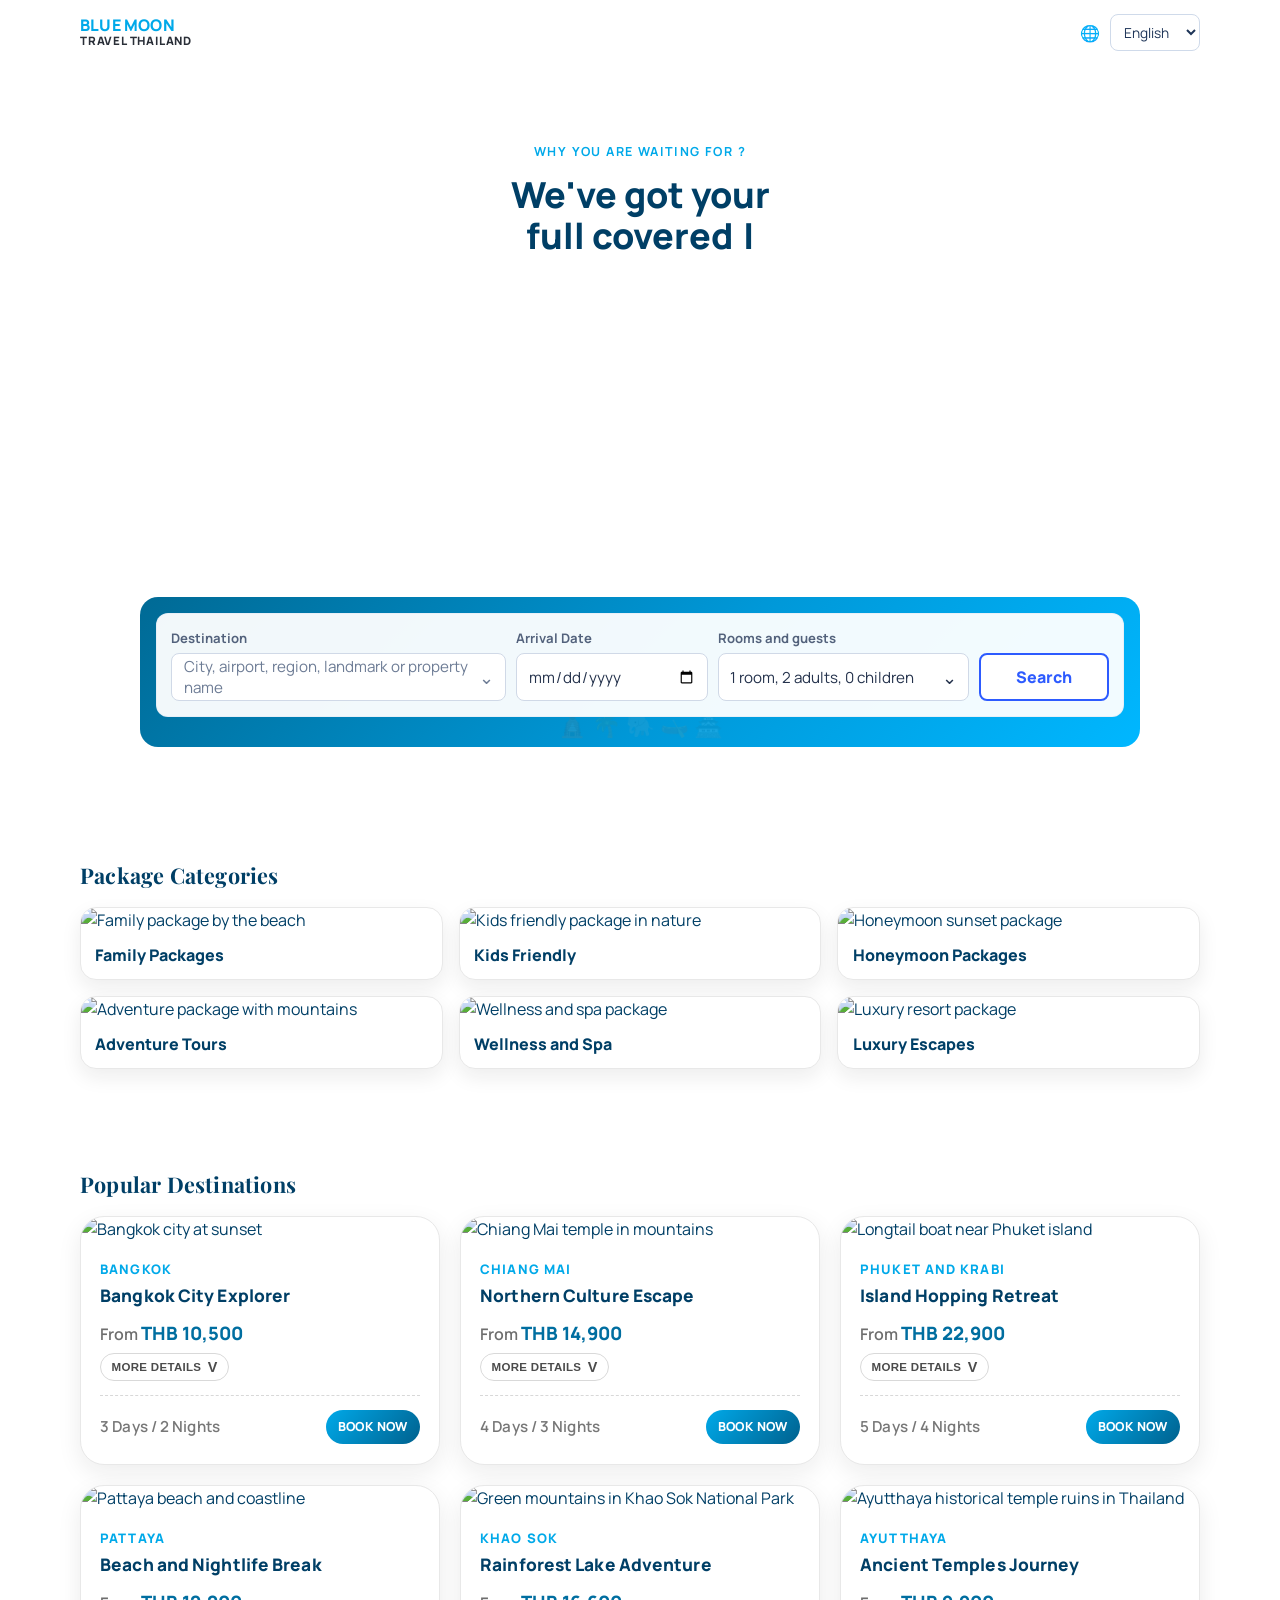
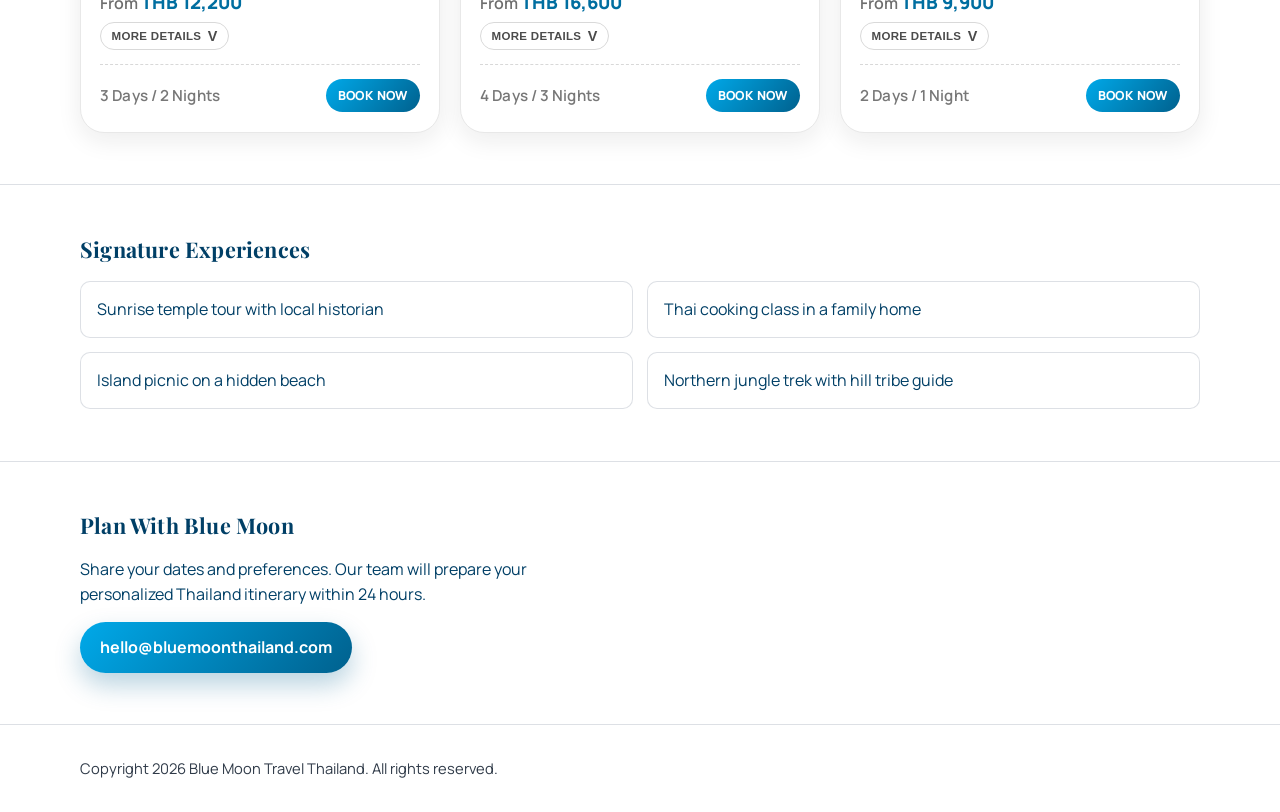
==== commit 716f0a23: "Align destination and guests dropdown widths with selection fields" ====
--- a/index.html
+++ b/index.html
@@ -55,7 +55,6 @@
               </button>
               <input id="stripDestination" name="destination" type="hidden" required>
               <div class="destination-dropdown" id="destinationDropdown" hidden>
-                <p class="destination-title">Places we cover</p>
                 <div class="destination-list">
                   <button type="button" class="destination-option" data-place="Bangkok City">Bangkok City</button>
                   <button type="button" class="destination-option" data-place="Bangkok and Pattaya">Bangkok and Pattaya</button>
--- a/styles.css
+++ b/styles.css
@@ -326,7 +326,7 @@
   position: absolute;
   top: 100%;
   left: 0;
-  width: min(360px, 96vw);
+  width: 100%;
   background: #fff;
   border: 1px solid #d8e0ee;
   border-top: none;
@@ -397,8 +397,6 @@
   top: 100%;
   left: 0;
   width: 100%;
-  min-width: 320px;
-  max-width: min(92vw, 420px);
   background: #fff;
   border: 1px solid #d8e0ee;
   border-top: none;
@@ -860,10 +858,6 @@
     text-align: center;
   }
 
-  .destination-dropdown {
-    width: min(92vw, 360px);
-  }
-
   .dashboard-grid {
     grid-template-columns: 1fr;
   }
